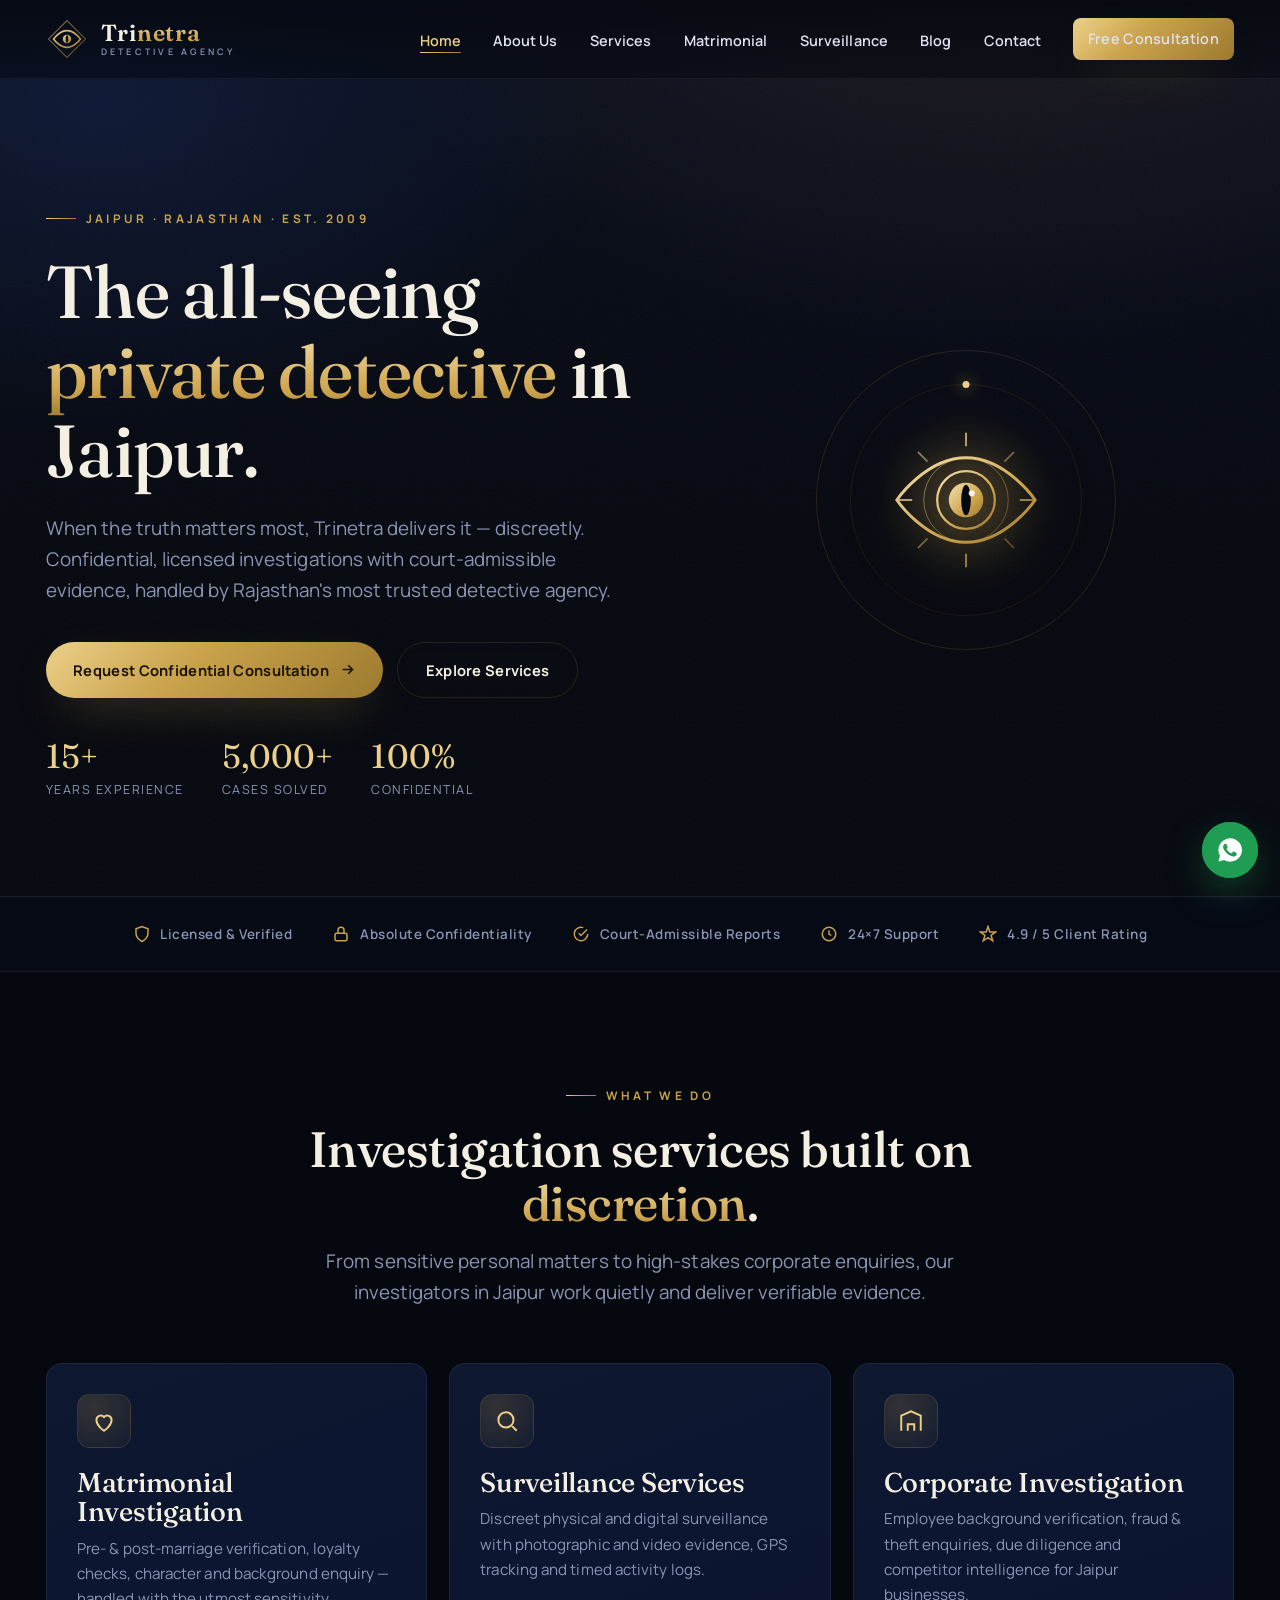
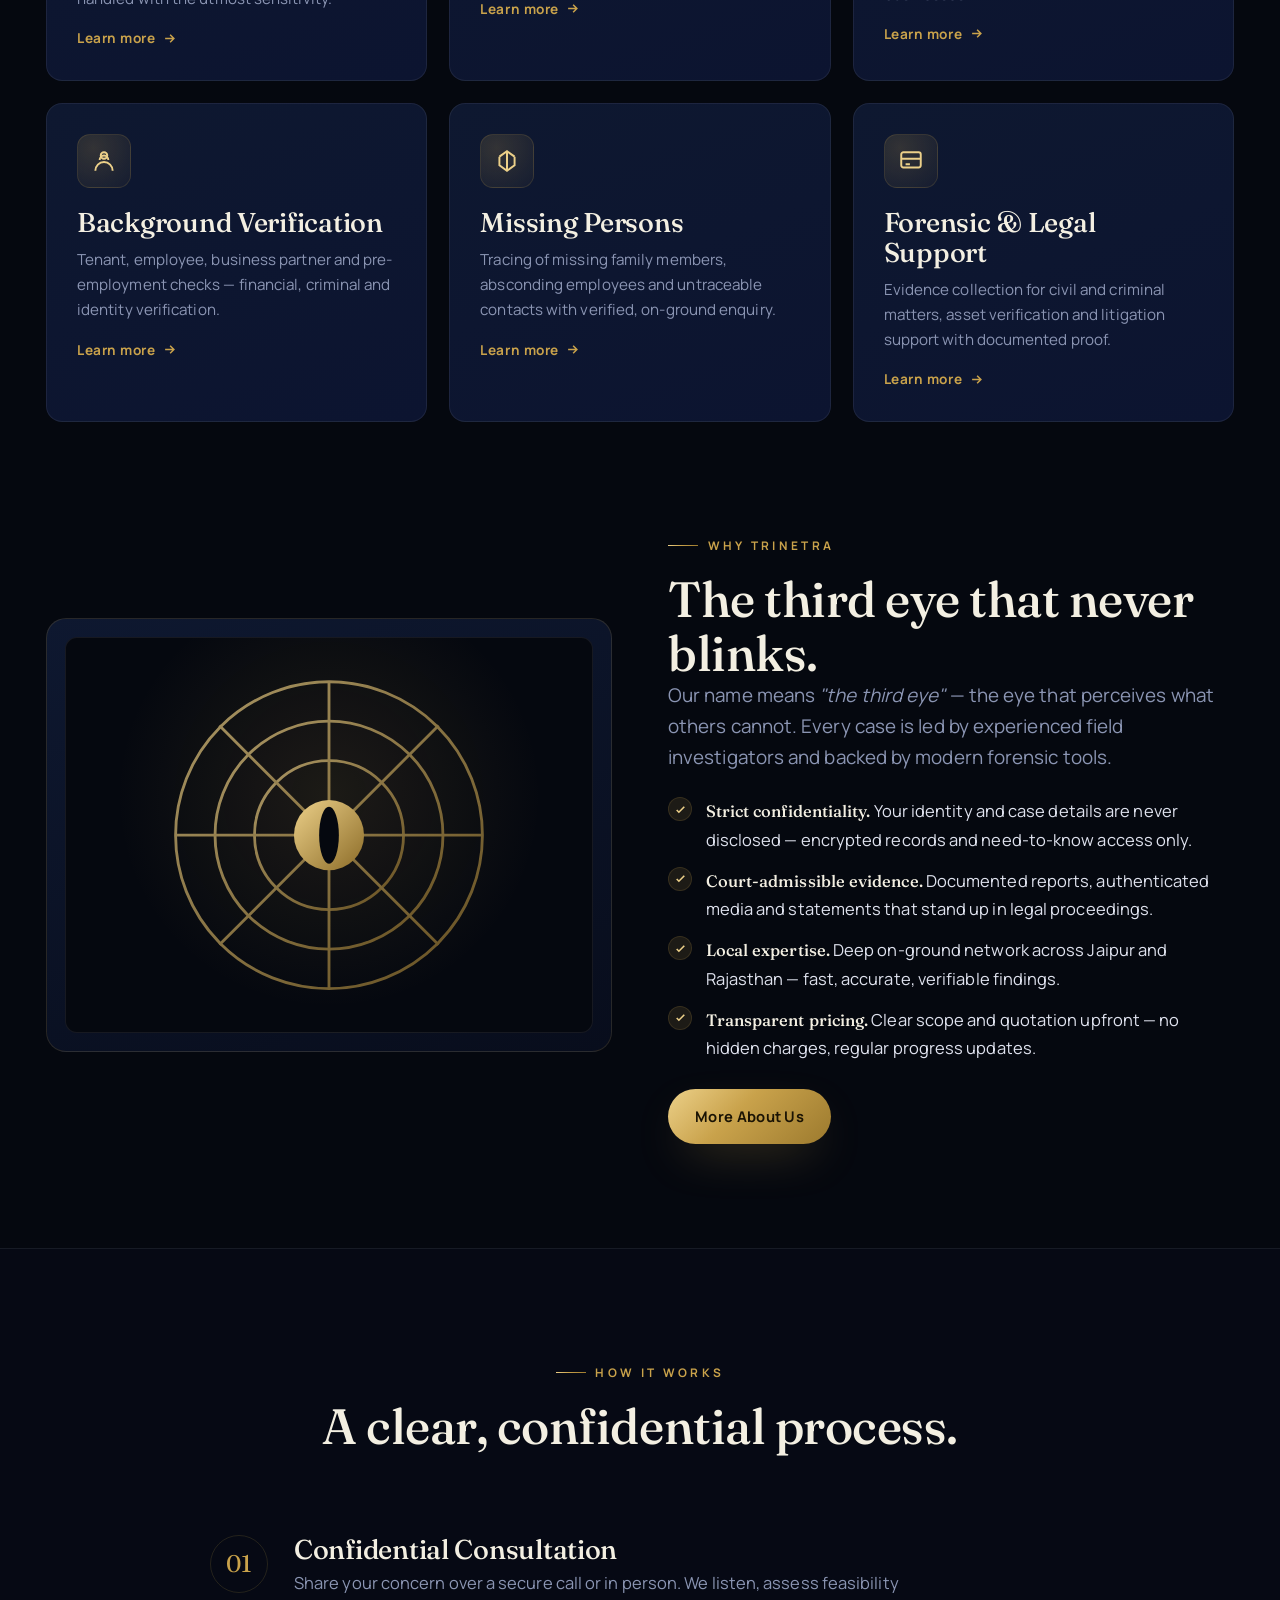
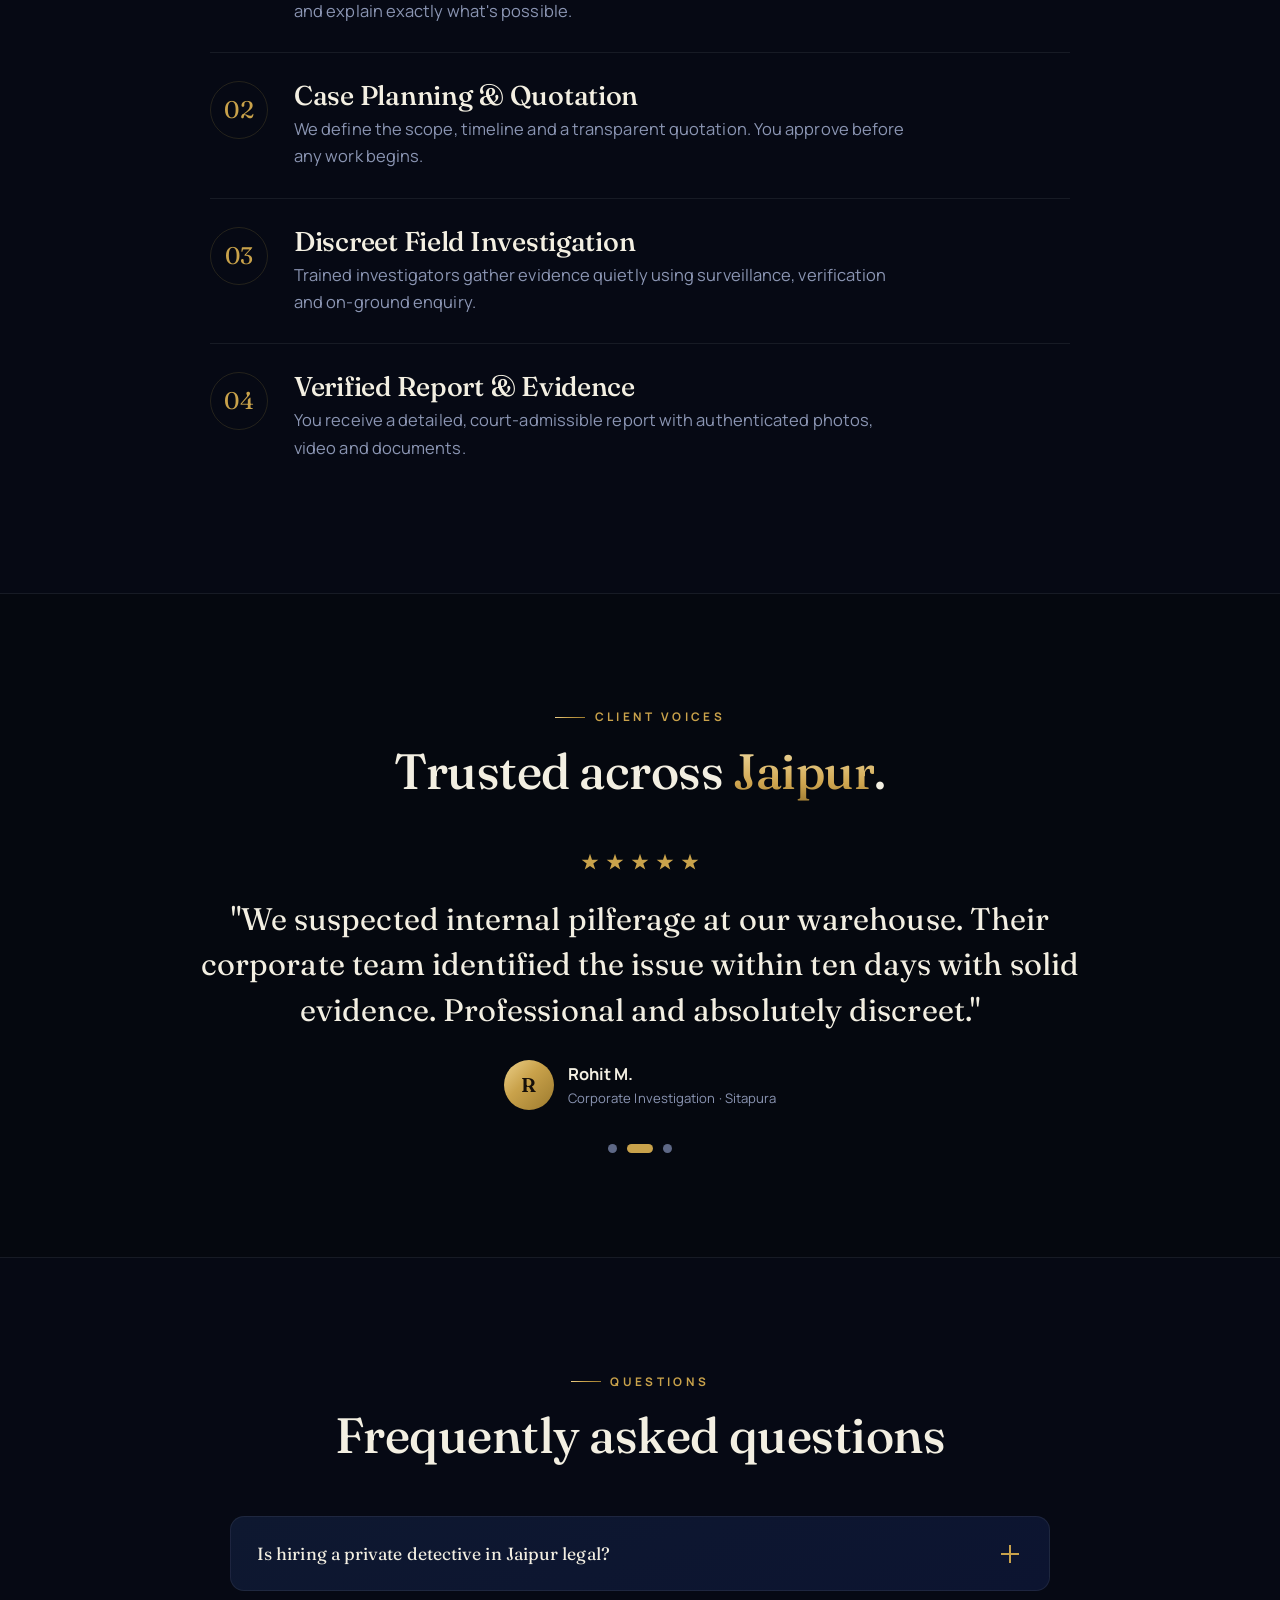
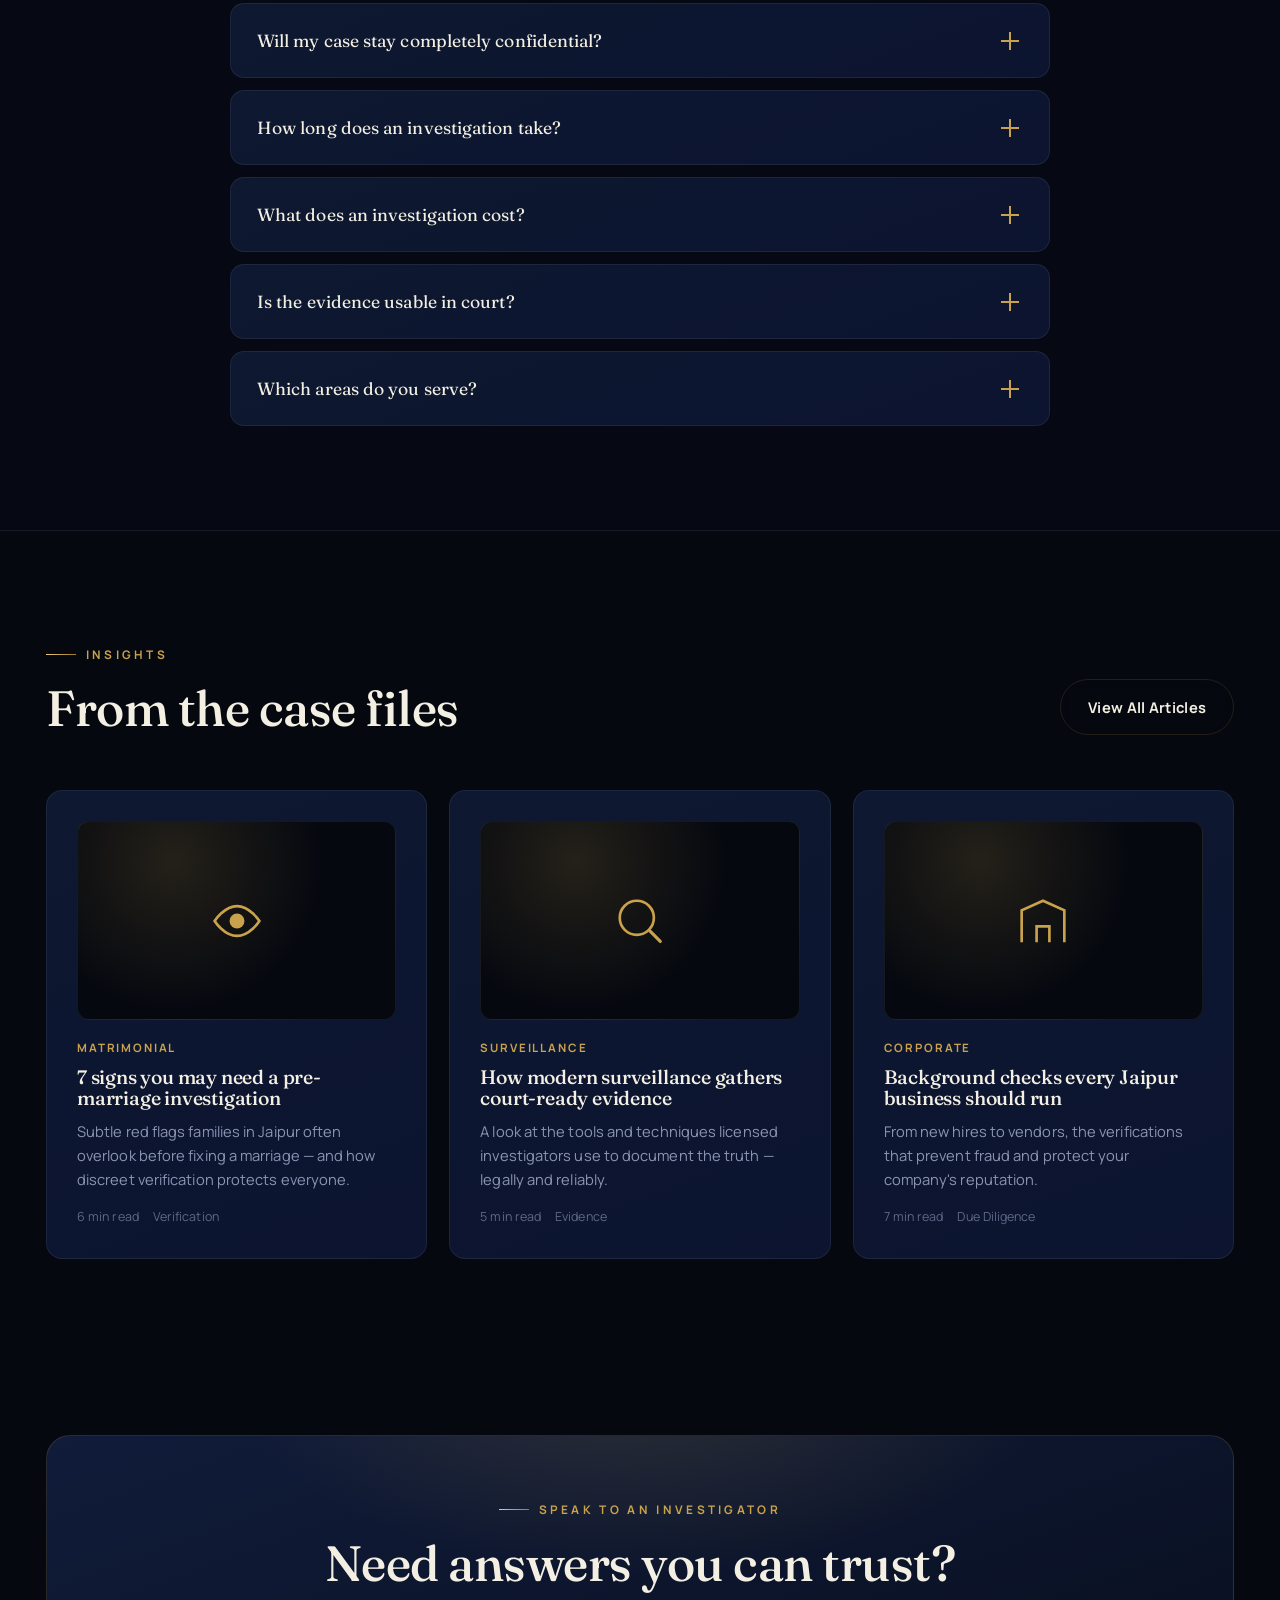
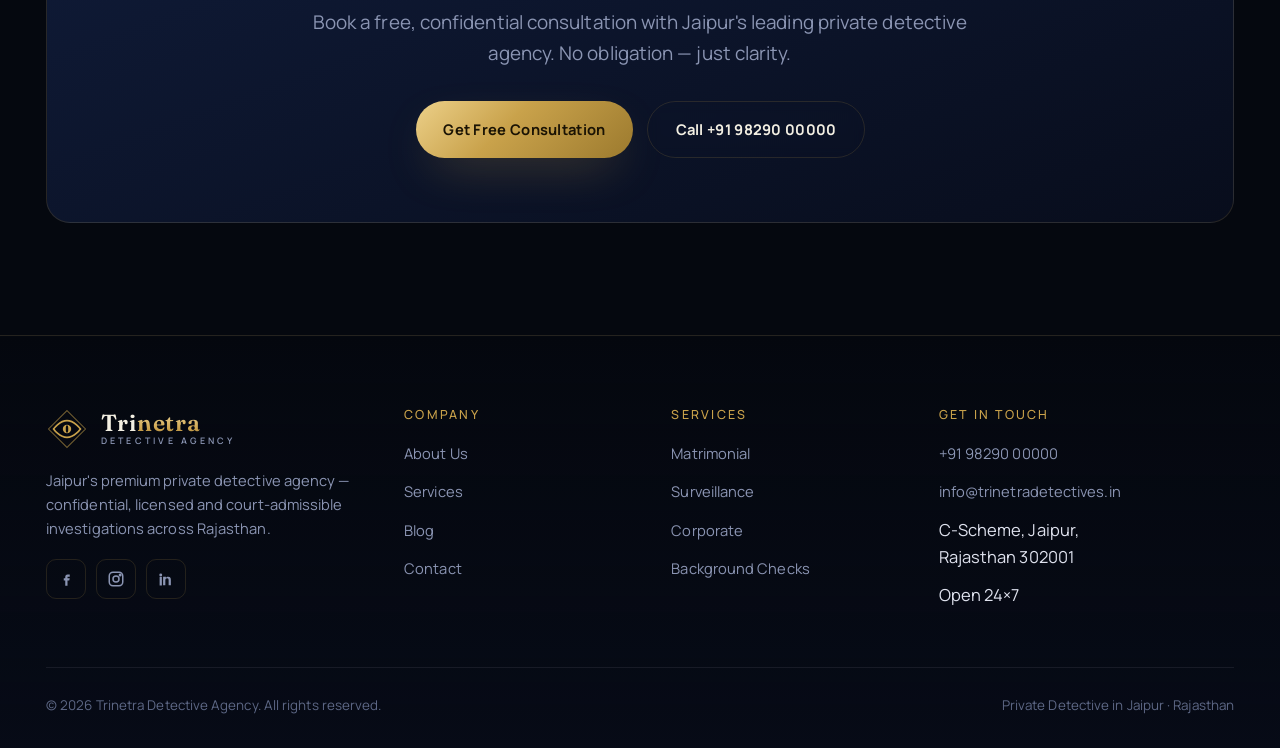
==== index.html @ c9c9f8a5 "trinetra website" ====
<!DOCTYPE html>
<html lang="en">
<head>
<meta charset="UTF-8">
<meta name="viewport" content="width=device-width, initial-scale=1">
<title>Private Detective in Jaipur | Trinetra Detective Agency</title>
<meta name="description" content="Trinetra is a premium private detective agency in Jaipur offering confidential matrimonial investigation, corporate investigation, surveillance and background verification across Rajasthan. Discreet, licensed, court-admissible reports.">
<meta name="keywords" content="Private Detective in Jaipur, Detective Agency Jaipur, Matrimonial Investigation Jaipur, Corporate Investigation Jaipur, Surveillance Services Jaipur">
<meta name="author" content="Trinetra Detective Agency">
<meta name="robots" content="index, follow">
<link rel="canonical" href="https://www.trinetradetectives.in/">
<meta name="theme-color" content="#05080f">

<!-- Open Graph -->
<meta property="og:type" content="website">
<meta property="og:title" content="Private Detective in Jaipur | Trinetra Detective Agency">
<meta property="og:description" content="Confidential, court-admissible investigations across Jaipur & Rajasthan — matrimonial, corporate, surveillance and background checks.">
<meta property="og:url" content="https://www.trinetradetectives.in/">
<meta property="og:site_name" content="Trinetra Detective Agency">
<meta property="og:locale" content="en_IN">
<meta name="twitter:card" content="summary_large_image">
<meta name="twitter:title" content="Private Detective in Jaipur | Trinetra Detective Agency">
<meta name="twitter:description" content="Discreet private investigation in Jaipur — matrimonial, corporate & surveillance.">

<link rel="icon" href="data:image/svg+xml,%3Csvg xmlns='http://www.w3.org/2000/svg' viewBox='0 0 100 100'%3E%3Cpath d='M50 28C30 28 14 50 14 50s16 22 36 22 36-22 36-22S70 28 50 28Z' fill='none' stroke='%23c9a24b' stroke-width='5'/%3E%3Ccircle cx='50' cy='50' r='12' fill='%23c9a24b'/%3E%3C/svg%3E">

<!-- Fonts -->
<link rel="preconnect" href="https://fonts.googleapis.com">
<link rel="preconnect" href="https://fonts.gstatic.com" crossorigin>
<link href="https://fonts.googleapis.com/css2?family=Fraunces:opsz,wght@9..144,400;9..144,500;9..144,600&family=Manrope:wght@400;500;600;700;800&display=swap" rel="stylesheet">
<link rel="stylesheet" href="css/styles.css">

<!-- SEO: LocalBusiness schema -->
<script type="application/ld+json">
{
  "@context":"https://schema.org",
  "@type":"ProfessionalService",
  "name":"Trinetra Detective Agency",
  "image":"https://www.trinetradetectives.in/og.jpg",
  "description":"Premium private detective agency in Jaipur providing matrimonial investigation, corporate investigation, surveillance and background verification across Rajasthan.",
  "@id":"https://www.trinetradetectives.in/",
  "url":"https://www.trinetradetectives.in/",
  "telephone":"+91-98290-00000",
  "priceRange":"₹₹₹",
  "address":{"@type":"PostalAddress","streetAddress":"C-Scheme","addressLocality":"Jaipur","addressRegion":"Rajasthan","postalCode":"302001","addressCountry":"IN"},
  "areaServed":["Jaipur","Rajasthan","India"],
  "geo":{"@type":"GeoCoordinates","latitude":26.9124,"longitude":75.7873},
  "openingHoursSpecification":{"@type":"OpeningHoursSpecification","dayOfWeek":["Monday","Tuesday","Wednesday","Thursday","Friday","Saturday","Sunday"],"opens":"00:00","closes":"23:59"},
  "aggregateRating":{"@type":"AggregateRating","ratingValue":"4.9","reviewCount":"180"}
}
</script>
</head>
<body>

<!-- ============ HEADER ============ -->
<header class="site-header">
  <div class="container">
    <nav class="nav" aria-label="Primary">
      <a class="brand" href="/" aria-label="Trinetra Detective Agency home">
        <svg class="mark" viewBox="0 0 100 100" aria-hidden="true"><defs><linearGradient id="g" x1="0" y1="0" x2="1" y2="1"><stop offset="0" stop-color="#ecd089"/><stop offset="1" stop-color="#9c7a2e"/></linearGradient></defs><path d="M50 6 94 50 50 94 6 50Z" fill="none" stroke="url(#g)" stroke-width="2.5" opacity=".55"/><path d="M50 30C32 30 18 50 18 50s14 20 32 20 32-20 32-20S68 30 50 30Z" fill="none" stroke="url(#g)" stroke-width="4"/><circle cx="50" cy="50" r="10" fill="url(#g)"/><ellipse cx="50" cy="50" rx="3" ry="9" fill="#05080f"/></svg>
        <span class="brand-name">Tri<b>netra</b><span class="brand-sub">Detective Agency</span></span>
      </a>
      <ul class="nav-links">
        <li><a href="/" aria-current="page">Home</a></li>
        <li><a href="/about">About Us</a></li>
        <li><a href="/services">Services</a></li>
        <li><a href="/matrimonial-investigation">Matrimonial</a></li>
        <li><a href="/surveillance-services">Surveillance</a></li>
        <li><a href="/blog">Blog</a></li>
        <li><a href="/contact">Contact</a></li>
        <li class="nav-cta"><a class="btn btn--gold" href="/contact">Free Consultation</a></li>
      </ul>
      <button class="nav-toggle" aria-label="Menu" aria-expanded="false" aria-controls="nav"><span></span><span></span><span></span></button>
    </nav>
  </div>
</header>

<!-- ============ HERO ============ -->
<section class="hero">
  <div class="container">
    <div class="hero-grid">
      <div>
        <span class="eyebrow reveal">Jaipur · Rajasthan · Est. 2009</span>
        <h1 class="reveal d1">The all-seeing <span class="gold-text">private detective</span> in Jaipur.</h1>
        <p class="lead reveal d2">When the truth matters most, Trinetra delivers it — discreetly. Confidential, licensed investigations with court-admissible evidence, handled by Rajasthan's most trusted detective agency.</p>
        <div class="hero-cta reveal d3">
          <a class="btn btn--gold" href="/contact">Request Confidential Consultation
            <svg viewBox="0 0 24 24" fill="none" stroke="currentColor" stroke-width="2.4"><path d="M5 12h14M13 6l6 6-6 6"/></svg></a>
          <a class="btn btn--ghost" href="/services">Explore Services</a>
        </div>
        <div class="hero-stats reveal d4">
          <div class="stat"><div class="num">15+</div><div class="lbl">Years Experience</div></div>
          <div class="stat"><div class="num">5,000+</div><div class="lbl">Cases Solved</div></div>
          <div class="stat"><div class="num">100%</div><div class="lbl">Confidential</div></div>
        </div>
      </div>
      <div class="eye-stage reveal d2" aria-hidden="true">
        <div class="eye-glow"></div>
        <div class="eye-ring"></div>
        <div class="eye-ring r2 spin"></div>
        <svg class="eye-emblem" viewBox="0 0 200 200">
          <defs><linearGradient id="ge" x1="0" y1="0" x2="1" y2="1"><stop offset="0" stop-color="#f4e2ad"/><stop offset=".6" stop-color="#cfa54f"/><stop offset="1" stop-color="#9c7a2e"/></linearGradient></defs>
          <g fill="none" stroke="url(#ge)">
            <path d="M100 56C58 56 28 100 28 100s30 44 72 44 72-44 72-44S142 56 100 56Z" stroke-width="3.2"/>
            <circle cx="100" cy="100" r="30" stroke-width="2.4"/>
            <circle cx="100" cy="100" r="44" stroke-width="1" opacity=".5"/>
          </g>
          <circle cx="100" cy="100" r="18" fill="url(#ge)"/>
          <ellipse cx="100" cy="100" rx="5" ry="16" fill="#05080f"/>
          <circle cx="106" cy="93" r="3.2" fill="#fff" opacity=".85"/>
          <g stroke="url(#ge)" stroke-width="2" opacity=".8">
            <path d="M100 30v14M100 156v14M30 100h14M156 100h14"/>
            <path d="M50 50l10 10M150 50l-10 10M50 150l10-10M150 150l-10-10" opacity=".6"/>
          </g>
        </svg>
      </div>
    </div>
  </div>
</section>

<!-- ============ TRUST STRIP ============ -->
<div class="trust">
  <div class="container">
    <div class="trust-row">
      <div class="ti"><svg viewBox="0 0 24 24" fill="none" stroke="currentColor" stroke-width="2"><path d="M12 2 4 5v6c0 5 3.5 8.5 8 11 4.5-2.5 8-6 8-11V5l-8-3Z"/></svg>Licensed &amp; Verified</div>
      <div class="ti"><svg viewBox="0 0 24 24" fill="none" stroke="currentColor" stroke-width="2"><rect x="4" y="11" width="16" height="10" rx="2"/><path d="M8 11V7a4 4 0 0 1 8 0v4"/></svg>Absolute Confidentiality</div>
      <div class="ti"><svg viewBox="0 0 24 24" fill="none" stroke="currentColor" stroke-width="2"><path d="M9 11l3 3 8-8"/><path d="M21 12a9 9 0 1 1-6-8.5"/></svg>Court-Admissible Reports</div>
      <div class="ti"><svg viewBox="0 0 24 24" fill="none" stroke="currentColor" stroke-width="2"><circle cx="12" cy="12" r="9"/><path d="M12 7v5l3 2"/></svg>24×7 Support</div>
      <div class="ti"><svg viewBox="0 0 24 24" fill="none" stroke="currentColor" stroke-width="2"><path d="M12 2l2.4 7.4H22l-6 4.4 2.3 7.2L12 16.8 5.7 21l2.3-7.2-6-4.4h7.6Z"/></svg>4.9 / 5 Client Rating</div>
    </div>
  </div>
</div>

<!-- ============ SERVICES ============ -->
<section class="section">
  <div class="container">
    <div class="section-head center reveal">
      <span class="eyebrow">What We Do</span>
      <h2>Investigation services built on <span class="gold-text">discretion</span>.</h2>
      <p class="lead" style="margin:1rem auto 0">From sensitive personal matters to high-stakes corporate enquiries, our investigators in Jaipur work quietly and deliver verifiable evidence.</p>
    </div>
    <div class="grid grid-3">
      <article class="card reveal"><div class="ic"><svg viewBox="0 0 24 24" fill="none" stroke="currentColor" stroke-width="1.8"><path d="M12 21s-7-4.5-7-10a4 4 0 0 1 7-2.6A4 4 0 0 1 19 11c0 5.5-7 10-7 10Z"/></svg></div><h3>Matrimonial Investigation</h3><p>Pre- &amp; post-marriage verification, loyalty checks, character and background enquiry — handled with the utmost sensitivity.</p><a class="more" href="/matrimonial-investigation">Learn more <svg viewBox="0 0 24 24" fill="none" stroke="currentColor" stroke-width="2.4"><path d="M5 12h14M13 6l6 6-6 6"/></svg></a></article>
      <article class="card reveal d1"><div class="ic"><svg viewBox="0 0 24 24" fill="none" stroke="currentColor" stroke-width="1.8"><circle cx="11" cy="11" r="7"/><path d="M21 21l-4.3-4.3"/></svg></div><h3>Surveillance Services</h3><p>Discreet physical and digital surveillance with photographic and video evidence, GPS tracking and timed activity logs.</p><a class="more" href="/surveillance-services">Learn more <svg viewBox="0 0 24 24" fill="none" stroke="currentColor" stroke-width="2.4"><path d="M5 12h14M13 6l6 6-6 6"/></svg></a></article>
      <article class="card reveal d2"><div class="ic"><svg viewBox="0 0 24 24" fill="none" stroke="currentColor" stroke-width="1.8"><path d="M3 21V7l9-4 9 4v14"/><path d="M9 21v-6h6v6"/></svg></div><h3>Corporate Investigation</h3><p>Employee background verification, fraud &amp; theft enquiries, due diligence and competitor intelligence for Jaipur businesses.</p><a class="more" href="/services">Learn more <svg viewBox="0 0 24 24" fill="none" stroke="currentColor" stroke-width="2.4"><path d="M5 12h14M13 6l6 6-6 6"/></svg></a></article>
      <article class="card reveal"><div class="ic"><svg viewBox="0 0 24 24" fill="none" stroke="currentColor" stroke-width="1.8"><path d="M16 11a4 4 0 1 0-8 0"/><circle cx="12" cy="7" r="3"/><path d="M4 21a8 8 0 0 1 16 0"/></svg></div><h3>Background Verification</h3><p>Tenant, employee, business partner and pre-employment checks — financial, criminal and identity verification.</p><a class="more" href="/services">Learn more <svg viewBox="0 0 24 24" fill="none" stroke="currentColor" stroke-width="2.4"><path d="M5 12h14M13 6l6 6-6 6"/></svg></a></article>
      <article class="card reveal d1"><div class="ic"><svg viewBox="0 0 24 24" fill="none" stroke="currentColor" stroke-width="1.8"><path d="M12 3v18M5 8l7-5 7 5M5 8v8l7 5 7-5V8"/></svg></div><h3>Missing Persons</h3><p>Tracing of missing family members, absconding employees and untraceable contacts with verified, on-ground enquiry.</p><a class="more" href="/services">Learn more <svg viewBox="0 0 24 24" fill="none" stroke="currentColor" stroke-width="2.4"><path d="M5 12h14M13 6l6 6-6 6"/></svg></a></article>
      <article class="card reveal d2"><div class="ic"><svg viewBox="0 0 24 24" fill="none" stroke="currentColor" stroke-width="1.8"><rect x="3" y="4" width="18" height="14" rx="2"/><path d="M3 10h18M7 15h4"/></svg></div><h3>Forensic &amp; Legal Support</h3><p>Evidence collection for civil and criminal matters, asset verification and litigation support with documented proof.</p><a class="more" href="/services">Learn more <svg viewBox="0 0 24 24" fill="none" stroke="currentColor" stroke-width="2.4"><path d="M5 12h14M13 6l6 6-6 6"/></svg></a></article>
    </div>
  </div>
</section>

<!-- ============ WHY US (split) ============ -->
<section class="section" style="padding-top:0">
  <div class="container">
    <div class="split">
      <div class="split-media reveal">
        <div class="media-frame">
          <div class="jali">
            <svg viewBox="0 0 240 200" width="100%" aria-hidden="true">
              <defs><linearGradient id="gj" x1="0" y1="0" x2="1" y2="1"><stop offset="0" stop-color="#ecd089"/><stop offset="1" stop-color="#8c6c28"/></linearGradient></defs>
              <g fill="none" stroke="url(#gj)" stroke-width="1.3" opacity=".7">
                <circle cx="120" cy="100" r="70"/><circle cx="120" cy="100" r="52"/><circle cx="120" cy="100" r="34"/>
                <path d="M120 30v140M50 100h140M70 50l100 100M170 50L70 150"/>
              </g>
              <circle cx="120" cy="100" r="16" fill="url(#gj)"/><ellipse cx="120" cy="100" rx="4.5" ry="13" fill="#05080f"/>
            </svg>
          </div>
        </div>
      </div>
      <div class="reveal d1">
        <span class="eyebrow">Why Trinetra</span>
        <h2>The third eye that never blinks.</h2>
        <p class="lead" style="margin-bottom:1rem">Our name means <em>"the third eye"</em> — the eye that perceives what others cannot. Every case is led by experienced field investigators and backed by modern forensic tools.</p>
        <ul class="feature-list">
          <li><span class="tick"><svg viewBox="0 0 24 24" fill="none" stroke="currentColor" stroke-width="3"><path d="M5 13l4 4L19 7"/></svg></span><span><b>Strict confidentiality.</b> Your identity and case details are never disclosed — encrypted records and need-to-know access only.</span></li>
          <li><span class="tick"><svg viewBox="0 0 24 24" fill="none" stroke="currentColor" stroke-width="3"><path d="M5 13l4 4L19 7"/></svg></span><span><b>Court-admissible evidence.</b> Documented reports, authenticated media and statements that stand up in legal proceedings.</span></li>
          <li><span class="tick"><svg viewBox="0 0 24 24" fill="none" stroke="currentColor" stroke-width="3"><path d="M5 13l4 4L19 7"/></svg></span><span><b>Local expertise.</b> Deep on-ground network across Jaipur and Rajasthan — fast, accurate, verifiable findings.</span></li>
          <li><span class="tick"><svg viewBox="0 0 24 24" fill="none" stroke="currentColor" stroke-width="3"><path d="M5 13l4 4L19 7"/></svg></span><span><b>Transparent pricing.</b> Clear scope and quotation upfront — no hidden charges, regular progress updates.</span></li>
        </ul>
        <div style="margin-top:28px"><a class="btn btn--gold" href="/about">More About Us</a></div>
      </div>
    </div>
  </div>
</section>

<!-- ============ PROCESS ============ -->
<section class="section" style="background:rgba(8,13,28,.4);border-block:1px solid var(--line-soft)">
  <div class="container">
    <div class="section-head center reveal">
      <span class="eyebrow">How It Works</span>
      <h2>A clear, confidential process.</h2>
    </div>
    <div class="steps" style="max-width:860px;margin-inline:auto">
      <div class="step reveal"><div class="sn"></div><div><h3>Confidential Consultation</h3><p>Share your concern over a secure call or in person. We listen, assess feasibility and explain exactly what's possible.</p></div></div>
      <div class="step reveal d1"><div class="sn"></div><div><h3>Case Planning &amp; Quotation</h3><p>We define the scope, timeline and a transparent quotation. You approve before any work begins.</p></div></div>
      <div class="step reveal d2"><div class="sn"></div><div><h3>Discreet Field Investigation</h3><p>Trained investigators gather evidence quietly using surveillance, verification and on-ground enquiry.</p></div></div>
      <div class="step reveal d3"><div class="sn"></div><div><h3>Verified Report &amp; Evidence</h3><p>You receive a detailed, court-admissible report with authenticated photos, video and documents.</p></div></div>
    </div>
  </div>
</section>

<!-- ============ TESTIMONIALS ============ -->
<section class="section">
  <div class="container">
    <div class="section-head center reveal">
      <span class="eyebrow">Client Voices</span>
      <h2>Trusted across <span class="gold-text">Jaipur</span>.</h2>
    </div>
    <div class="tcarousel reveal d1">
      <div class="tslide active">
        <div class="tstars" aria-label="5 out of 5 stars"><svg viewBox="0 0 24 24" fill="currentColor"><path d="M12 2l2.4 7.4H22l-6 4.4 2.3 7.2L12 16.8 5.7 21l2.3-7.2-6-4.4h7.6Z"/></svg><svg viewBox="0 0 24 24" fill="currentColor"><path d="M12 2l2.4 7.4H22l-6 4.4 2.3 7.2L12 16.8 5.7 21l2.3-7.2-6-4.4h7.6Z"/></svg><svg viewBox="0 0 24 24" fill="currentColor"><path d="M12 2l2.4 7.4H22l-6 4.4 2.3 7.2L12 16.8 5.7 21l2.3-7.2-6-4.4h7.6Z"/></svg><svg viewBox="0 0 24 24" fill="currentColor"><path d="M12 2l2.4 7.4H22l-6 4.4 2.3 7.2L12 16.8 5.7 21l2.3-7.2-6-4.4h7.6Z"/></svg><svg viewBox="0 0 24 24" fill="currentColor"><path d="M12 2l2.4 7.4H22l-6 4.4 2.3 7.2L12 16.8 5.7 21l2.3-7.2-6-4.4h7.6Z"/></svg></div>
        <p class="tquote">"Before my daughter's marriage we needed quiet verification of the groom's family. Trinetra handled everything with such care — the report was detailed and completely confidential."</p>
        <div class="tmeta"><div class="tavatar">A</div><div><div class="n">Anjali S.</div><div class="r">Matrimonial Enquiry · Malviya Nagar</div></div></div>
      </div>
      <div class="tslide">
        <div class="tstars" aria-label="5 out of 5 stars"><svg viewBox="0 0 24 24" fill="currentColor"><path d="M12 2l2.4 7.4H22l-6 4.4 2.3 7.2L12 16.8 5.7 21l2.3-7.2-6-4.4h7.6Z"/></svg><svg viewBox="0 0 24 24" fill="currentColor"><path d="M12 2l2.4 7.4H22l-6 4.4 2.3 7.2L12 16.8 5.7 21l2.3-7.2-6-4.4h7.6Z"/></svg><svg viewBox="0 0 24 24" fill="currentColor"><path d="M12 2l2.4 7.4H22l-6 4.4 2.3 7.2L12 16.8 5.7 21l2.3-7.2-6-4.4h7.6Z"/></svg><svg viewBox="0 0 24 24" fill="currentColor"><path d="M12 2l2.4 7.4H22l-6 4.4 2.3 7.2L12 16.8 5.7 21l2.3-7.2-6-4.4h7.6Z"/></svg><svg viewBox="0 0 24 24" fill="currentColor"><path d="M12 2l2.4 7.4H22l-6 4.4 2.3 7.2L12 16.8 5.7 21l2.3-7.2-6-4.4h7.6Z"/></svg></div>
        <p class="tquote">"We suspected internal pilferage at our warehouse. Their corporate team identified the issue within ten days with solid evidence. Professional and absolutely discreet."</p>
        <div class="tmeta"><div class="tavatar">R</div><div><div class="n">Rohit M.</div><div class="r">Corporate Investigation · Sitapura</div></div></div>
      </div>
      <div class="tslide">
        <div class="tstars" aria-label="5 out of 5 stars"><svg viewBox="0 0 24 24" fill="currentColor"><path d="M12 2l2.4 7.4H22l-6 4.4 2.3 7.2L12 16.8 5.7 21l2.3-7.2-6-4.4h7.6Z"/></svg><svg viewBox="0 0 24 24" fill="currentColor"><path d="M12 2l2.4 7.4H22l-6 4.4 2.3 7.2L12 16.8 5.7 21l2.3-7.2-6-4.4h7.6Z"/></svg><svg viewBox="0 0 24 24" fill="currentColor"><path d="M12 2l2.4 7.4H22l-6 4.4 2.3 7.2L12 16.8 5.7 21l2.3-7.2-6-4.4h7.6Z"/></svg><svg viewBox="0 0 24 24" fill="currentColor"><path d="M12 2l2.4 7.4H22l-6 4.4 2.3 7.2L12 16.8 5.7 21l2.3-7.2-6-4.4h7.6Z"/></svg><svg viewBox="0 0 24 24" fill="currentColor"><path d="M12 2l2.4 7.4H22l-6 4.4 2.3 7.2L12 16.8 5.7 21l2.3-7.2-6-4.4h7.6Z"/></svg></div>
        <p class="tquote">"The surveillance team was meticulous. Clear timestamped footage and a report I could actually use in court. Worth every rupee for the peace of mind."</p>
        <div class="tmeta"><div class="tavatar">P</div><div><div class="n">Priya K.</div><div class="r">Surveillance · Vaishali Nagar</div></div></div>
      </div>
      <div class="tdots" role="tablist" aria-label="Testimonials"></div>
    </div>
  </div>
</section>

<!-- ============ FAQ ============ -->
<section class="section" style="background:rgba(8,13,28,.4);border-block:1px solid var(--line-soft)">
  <div class="container">
    <div class="section-head center reveal">
      <span class="eyebrow">Questions</span>
      <h2>Frequently asked questions</h2>
    </div>
    <div class="faq reveal d1">
      <details class="faq-item"><summary>Is hiring a private detective in Jaipur legal?<span class="pl"></span></summary><div class="ans">Yes. Engaging a private investigator for legitimate purposes — matrimonial verification, background checks, fraud enquiry — is legal in India. We operate strictly within the law and never use illegal methods such as phone tapping.</div></details>
      <details class="faq-item"><summary>Will my case stay completely confidential?<span class="pl"></span></summary><div class="ans">Absolutely. Confidentiality is the foundation of our work. Your identity and case details are protected by a signed non-disclosure agreement, encrypted records and strict need-to-know access within our team.</div></details>
      <details class="faq-item"><summary>How long does an investigation take?<span class="pl"></span></summary><div class="ans">It depends on complexity. A background verification may take 3–5 days, while surveillance or matrimonial cases typically run 1–3 weeks. We share a realistic timeline before starting and keep you updated throughout.</div></details>
      <details class="faq-item"><summary>What does an investigation cost?<span class="pl"></span></summary><div class="ans">Pricing is based on the type of case, duration and resources required. After a free consultation we provide a clear, written quotation with no hidden charges. You approve the scope before we begin.</div></details>
      <details class="faq-item"><summary>Is the evidence usable in court?<span class="pl"></span></summary><div class="ans">Yes. We collect and document evidence — photographs, video, statements and records — in a manner designed to be admissible, and we provide legal support and testimony where required.</div></details>
      <details class="faq-item"><summary>Which areas do you serve?<span class="pl"></span></summary><div class="ans">We are based in Jaipur and cover the entire city and Rajasthan, with the ability to coordinate investigations pan-India through our trusted partner network.</div></details>
    </div>
  </div>
</section>

<!-- ============ BLOG ============ -->
<section class="section">
  <div class="container">
    <div class="section-head reveal" style="display:flex;justify-content:space-between;align-items:flex-end;max-width:none;flex-wrap:wrap;gap:18px">
      <div><span class="eyebrow">Insights</span><h2>From the case files</h2></div>
      <a class="btn btn--ghost" href="/blog">View All Articles</a>
    </div>
    <div class="grid grid-3">
      <a class="card bcard reveal" href="/blog"><div class="thumb"><svg viewBox="0 0 60 60" width="64" aria-hidden="true"><path d="M30 16C18 16 9 30 9 30s9 14 21 14 21-14 21-14S42 16 30 16Z" fill="none" stroke="#c9a24b" stroke-width="2.5"/><circle cx="30" cy="30" r="7" fill="#c9a24b"/></svg></div><span class="tag">Matrimonial</span><h3>7 signs you may need a pre-marriage investigation</h3><p>Subtle red flags families in Jaipur often overlook before fixing a marriage — and how discreet verification protects everyone.</p><div class="meta"><span>6 min read</span><span>Verification</span></div></a>
      <a class="card bcard reveal d1" href="/blog"><div class="thumb"><svg viewBox="0 0 60 60" width="64" aria-hidden="true"><circle cx="27" cy="27" r="16" fill="none" stroke="#c9a24b" stroke-width="2.5"/><path d="M39 39l10 10" stroke="#c9a24b" stroke-width="3" stroke-linecap="round"/></svg></div><span class="tag">Surveillance</span><h3>How modern surveillance gathers court-ready evidence</h3><p>A look at the tools and techniques licensed investigators use to document the truth — legally and reliably.</p><div class="meta"><span>5 min read</span><span>Evidence</span></div></a>
      <a class="card bcard reveal d2" href="/blog"><div class="thumb"><svg viewBox="0 0 60 60" width="64" aria-hidden="true"><path d="M10 50V20l20-9 20 9v30" fill="none" stroke="#c9a24b" stroke-width="2.5"/><path d="M24 50V35h12v15" fill="none" stroke="#c9a24b" stroke-width="2.5"/></svg></div><span class="tag">Corporate</span><h3>Background checks every Jaipur business should run</h3><p>From new hires to vendors, the verifications that prevent fraud and protect your company's reputation.</p><div class="meta"><span>7 min read</span><span>Due Diligence</span></div></a>
    </div>
  </div>
</section>

<!-- ============ CTA ============ -->
<section class="section--tight">
  <div class="container">
    <div class="cta-band reveal">
      <span class="eyebrow center" style="justify-content:center;display:flex">Speak To An Investigator</span>
      <h2>Need answers you can trust?</h2>
      <p class="lead">Book a free, confidential consultation with Jaipur's leading private detective agency. No obligation — just clarity.</p>
      <div class="cta-actions">
        <a class="btn btn--gold" href="/contact">Get Free Consultation</a>
        <a class="btn btn--ghost" href="tel:+919829000000">Call +91 98290 00000</a>
      </div>
    </div>
  </div>
</section>

<!-- ============ FOOTER ============ -->
<footer class="site-footer">
  <div class="container">
    <div class="foot-grid">
      <div class="foot-about">
        <a class="brand" href="/"><svg class="mark" viewBox="0 0 100 100" aria-hidden="true"><path d="M50 6 94 50 50 94 6 50Z" fill="none" stroke="#c9a24b" stroke-width="2.5" opacity=".55"/><path d="M50 30C32 30 18 50 18 50s14 20 32 20 32-20 32-20S68 30 50 30Z" fill="none" stroke="#c9a24b" stroke-width="4"/><circle cx="50" cy="50" r="10" fill="#c9a24b"/><ellipse cx="50" cy="50" rx="3" ry="9" fill="#05080f"/></svg><span class="brand-name">Tri<b>netra</b><span class="brand-sub">Detective Agency</span></span></a>
        <p>Jaipur's premium private detective agency — confidential, licensed and court-admissible investigations across Rajasthan.</p>
        <div class="socials">
          <a href="#" aria-label="Facebook"><svg viewBox="0 0 24 24" fill="currentColor"><path d="M14 9h3V6h-3c-2 0-3 1.3-3 3.2V11H9v3h2v7h3v-7h2.3l.7-3H14V9.6c0-.4.3-.6.6-.6Z"/></svg></a>
          <a href="#" aria-label="Instagram"><svg viewBox="0 0 24 24" fill="none" stroke="currentColor" stroke-width="2"><rect x="3" y="3" width="18" height="18" rx="5"/><circle cx="12" cy="12" r="4"/><circle cx="17.5" cy="6.5" r="1" fill="currentColor"/></svg></a>
          <a href="#" aria-label="LinkedIn"><svg viewBox="0 0 24 24" fill="currentColor"><path d="M6.94 6.5a1.94 1.94 0 1 1-3.88 0 1.94 1.94 0 0 1 3.88 0ZM3.5 8.9h3v11.6h-3V8.9Zm5.5 0h2.9v1.6h.05c.4-.76 1.4-1.56 2.9-1.56 3.1 0 3.65 2 3.65 4.65v6.9h-3v-6.1c0-1.46-.03-3.34-2.03-3.34-2.04 0-2.35 1.6-2.35 3.24v6.2h-3V8.9Z"/></svg></a>
        </div>
      </div>
      <div class="foot"><h4>Company</h4><ul><li><a href="/about">About Us</a></li><li><a href="/services">Services</a></li><li><a href="/blog">Blog</a></li><li><a href="/contact">Contact</a></li></ul></div>
      <div class="foot"><h4>Services</h4><ul><li><a href="/matrimonial-investigation">Matrimonial</a></li><li><a href="/surveillance-services">Surveillance</a></li><li><a href="/services">Corporate</a></li><li><a href="/services">Background Checks</a></li></ul></div>
      <div class="foot"><h4>Get In Touch</h4><ul><li><a href="tel:+919829000000">+91 98290 00000</a></li><li><a href="mailto:info@trinetradetectives.in">info@trinetradetectives.in</a></li><li>C-Scheme, Jaipur,<br>Rajasthan 302001</li><li>Open 24×7</li></ul></div>
    </div>
    <div class="foot-bottom">
      <div>© <span id="year">2026</span> Trinetra Detective Agency. All rights reserved.</div>
      <div>Private Detective in Jaipur · Rajasthan</div>
    </div>
  </div>
</footer>

<!-- WhatsApp float -->
<a class="wa-float" href="https://wa.me/919829000000?text=Hi%20Trinetra%2C%20I%27d%20like%20a%20confidential%20consultation." target="_blank" rel="noopener" aria-label="Chat on WhatsApp">
  <span class="pulse"></span>
  <svg viewBox="0 0 24 24" fill="currentColor"><path d="M12 2a10 10 0 0 0-8.6 15l-1.3 4.8 4.9-1.3A10 10 0 1 0 12 2Zm5.6 14.2c-.24.66-1.4 1.27-1.92 1.32-.5.05-1.13.07-1.82-.11-.42-.13-.96-.31-1.65-.6-2.9-1.25-4.78-4.16-4.93-4.36-.14-.2-1.18-1.57-1.18-3s.75-2.12 1.02-2.41c.26-.29.57-.36.76-.36h.55c.18 0 .42-.07.65.5.24.58.81 2 .88 2.15.07.14.12.31.02.5-.1.2-.15.31-.29.48-.14.17-.3.38-.43.5-.14.15-.29.3-.12.59.16.29.73 1.2 1.56 1.95 1.07.95 1.97 1.25 2.26 1.39.29.14.46.12.63-.07.17-.2.73-.85.92-1.14.2-.29.39-.24.66-.14.26.1 1.68.79 1.96.94.29.14.48.21.55.33.07.12.07.71-.17 1.37Z"/></svg>
  <span class="txt">Chat with us</span>
</a>

<script src="js/main.js"></script>
</body>
</html>
---- css/styles.css ----
/* =========================================================
   TRINETRA — Premium Detective Agency, Jaipur
   Theme: Midnight Navy + Antique Gold · "The Third Eye"
   ========================================================= */

:root{
  /* Palette */
  --ink:#05080f;
  --navy:#080d1c;
  --navy-2:#0c1430;
  --panel:#0e1830;
  --panel-2:#101c3a;
  --gold:#c9a24b;
  --gold-bright:#ecd089;
  --gold-deep:#8c6c28;
  --cream:#f3efe2;
  --text:#dfe2ee;
  --muted:#8b95b3;
  --muted-2:#5e6886;
  --line:rgba(201,162,75,.16);
  --line-soft:rgba(223,226,238,.08);

  --grad-gold:linear-gradient(135deg,#ecd089 0%,#c9a24b 42%,#9c7a2e 100%);
  --grad-gold-text:linear-gradient(180deg,#f4e2ad 0%,#cfa54f 70%,#a17e34 100%);
  --shadow:0 30px 80px -30px rgba(0,0,0,.8);
  --shadow-gold:0 18px 50px -18px rgba(201,162,75,.45);

  --font-display:"Fraunces",Georgia,serif;
  --font-body:"Manrope",system-ui,sans-serif;

  --maxw:1240px;
  --rad:16px;
  --ease:cubic-bezier(.22,.61,.36,1);
}

/* ---------- Reset ---------- */
*,*::before,*::after{box-sizing:border-box;margin:0;padding:0}
html{scroll-behavior:smooth;-webkit-text-size-adjust:100%}
body{
  font-family:var(--font-body);
  background:var(--ink);
  color:var(--text);
  line-height:1.65;
  font-size:16.5px;
  letter-spacing:.005em;
  overflow-x:hidden;
  -webkit-font-smoothing:antialiased;
}
img{max-width:100%;display:block}
a{color:inherit;text-decoration:none}
ul{list-style:none}
button{font-family:inherit;cursor:pointer;border:0;background:none}
:focus-visible{outline:2px solid var(--gold);outline-offset:3px;border-radius:4px}

/* ---------- Atmospheric background ---------- */
body::before{
  content:"";position:fixed;inset:0;z-index:-2;
  background:
    radial-gradient(1100px 700px at 78% -8%,rgba(201,162,75,.10),transparent 60%),
    radial-gradient(900px 600px at 8% 12%,rgba(28,52,120,.28),transparent 55%),
    linear-gradient(180deg,var(--navy) 0%,var(--ink) 60%,var(--ink) 100%);
}
/* fine grain */
body::after{
  content:"";position:fixed;inset:0;z-index:-1;pointer-events:none;opacity:.05;
  background-image:url("data:image/svg+xml,%3Csvg xmlns='http://www.w3.org/2000/svg' width='160' height='160'%3E%3Cfilter id='n'%3E%3CfeTurbulence type='fractalNoise' baseFrequency='.9' numOctaves='2'/%3E%3C/filter%3E%3Crect width='100%25' height='100%25' filter='url(%23n)'/%3E%3C/svg%3E");
}

/* ---------- Layout ---------- */
.container{width:100%;max-width:var(--maxw);margin:0 auto;padding:0 26px}
section{position:relative}
.section{padding:104px 0}
.section--tight{padding:72px 0}

.eyebrow{
  display:inline-flex;align-items:center;gap:.6rem;
  font-family:var(--font-body);font-size:.74rem;font-weight:700;
  letter-spacing:.28em;text-transform:uppercase;color:var(--gold);
  margin-bottom:1.1rem;
}
.eyebrow::before{content:"";width:30px;height:1px;background:var(--grad-gold)}

h1,h2,h3,h4{font-family:var(--font-display);font-weight:500;line-height:1.08;color:var(--cream);letter-spacing:-.01em}
h1{font-size:clamp(2.6rem,6vw,4.6rem)}
h2{font-size:clamp(2rem,4vw,3.1rem)}
h3{font-size:clamp(1.3rem,2.2vw,1.7rem)}
.lead{font-size:clamp(1.02rem,1.6vw,1.18rem);color:var(--muted);max-width:60ch}
.gold-text{background:var(--grad-gold-text);-webkit-background-clip:text;background-clip:text;color:transparent}
.section-head{max-width:720px;margin-bottom:54px}
.section-head.center{margin-inline:auto;text-align:center}
.section-head.center .eyebrow{justify-content:center}

/* ---------- Buttons ---------- */
.btn{
  display:inline-flex;align-items:center;gap:.65rem;
  padding:.95rem 1.7rem;border-radius:999px;font-weight:700;font-size:.92rem;
  letter-spacing:.02em;transition:transform .35s var(--ease),box-shadow .35s var(--ease),background .3s;
  position:relative;white-space:nowrap;
}
.btn svg{width:17px;height:17px}
.btn--gold{background:var(--grad-gold);color:#1a1304;box-shadow:var(--shadow-gold)}
.btn--gold:hover{transform:translateY(-3px);box-shadow:0 24px 60px -16px rgba(201,162,75,.6)}
.btn--ghost{border:1px solid var(--line);color:var(--cream);backdrop-filter:blur(6px)}
.btn--ghost:hover{border-color:var(--gold);color:var(--gold-bright);transform:translateY(-3px)}

/* ---------- Header ---------- */
.site-header{
  position:sticky;top:0;z-index:60;
  backdrop-filter:blur(14px);
  background:linear-gradient(180deg,rgba(5,8,15,.86),rgba(5,8,15,.5));
  border-bottom:1px solid var(--line-soft);
  transition:background .3s,border-color .3s;
}
.site-header.scrolled{background:rgba(5,8,15,.95);border-color:var(--line)}
.nav{display:flex;align-items:center;justify-content:space-between;height:78px}
.brand{display:flex;align-items:center;gap:.8rem}
.brand .mark{width:42px;height:42px;flex:none}
.brand-name{font-family:var(--font-display);font-size:1.45rem;font-weight:600;color:var(--cream);letter-spacing:.04em;line-height:1}
.brand-name b{background:var(--grad-gold-text);-webkit-background-clip:text;background-clip:text;color:transparent;font-weight:600}
.brand-sub{display:block;font-family:var(--font-body);font-size:.56rem;letter-spacing:.36em;text-transform:uppercase;color:var(--muted);margin-top:3px}

.nav-links{display:flex;align-items:center;gap:2px}
.nav-links a{
  position:relative;padding:.6rem .95rem;font-size:.9rem;font-weight:600;color:var(--text);
  border-radius:8px;transition:color .25s;
}
.nav-links a::after{
  content:"";position:absolute;left:.95rem;right:.95rem;bottom:.35rem;height:1px;
  background:var(--grad-gold);transform:scaleX(0);transform-origin:left;transition:transform .3s var(--ease);
}
.nav-links a:hover,.nav-links a[aria-current="page"]{color:var(--gold-bright)}
.nav-links a:hover::after,.nav-links a[aria-current="page"]::after{transform:scaleX(1)}
.nav-cta{margin-left:14px}
.nav-toggle{display:none;width:44px;height:44px;border:1px solid var(--line);border-radius:10px;color:var(--gold)}
.nav-toggle span{display:block;width:20px;height:2px;background:currentColor;margin:4px auto;transition:.3s}

/* ---------- Hero ---------- */
.hero{position:relative;padding:120px 0 96px;overflow:hidden}
.hero-grid{display:grid;grid-template-columns:1.05fr .95fr;gap:60px;align-items:center}
.hero h1{margin:.4rem 0 1.4rem}
.hero .lead{margin-bottom:2.2rem}
.hero-cta{display:flex;flex-wrap:wrap;gap:14px;margin-bottom:2.6rem}
.hero-stats{display:flex;gap:38px;flex-wrap:wrap}
.stat .num{font-family:var(--font-display);font-size:2.1rem;color:var(--gold-bright);line-height:1}
.stat .lbl{font-size:.78rem;letter-spacing:.12em;text-transform:uppercase;color:var(--muted);margin-top:6px}

/* Third-eye emblem */
.eye-stage{position:relative;display:grid;place-items:center;aspect-ratio:1;max-width:480px;margin-inline:auto}
.eye-ring{position:absolute;inset:0;border-radius:50%;border:1px solid var(--line);}
.eye-ring.r2{inset:34px;border-color:rgba(201,162,75,.10)}
.eye-ring.spin{animation:spin 60s linear infinite}
.eye-ring.spin::before{content:"";position:absolute;top:-4px;left:50%;width:7px;height:7px;border-radius:50%;background:var(--gold-bright);box-shadow:0 0 16px var(--gold);transform:translateX(-50%)}
.eye-emblem{width:64%;filter:drop-shadow(0 0 40px rgba(201,162,75,.35))}
.eye-glow{position:absolute;width:55%;aspect-ratio:1;border-radius:50%;background:radial-gradient(circle,rgba(201,162,75,.35),transparent 65%);filter:blur(20px)}
@keyframes spin{to{transform:rotate(360deg)}}

/* ---------- Trust strip ---------- */
.trust{border-block:1px solid var(--line-soft);padding:26px 0;background:rgba(8,13,28,.5)}
.trust-row{display:flex;flex-wrap:wrap;justify-content:center;gap:14px 40px;align-items:center}
.trust-row .ti{display:flex;align-items:center;gap:.6rem;font-size:.84rem;color:var(--muted);font-weight:600;letter-spacing:.04em}
.trust-row .ti svg{width:18px;height:18px;color:var(--gold)}

/* ---------- Cards / grid ---------- */
.grid{display:grid;gap:22px}
.grid-2{grid-template-columns:repeat(2,1fr)}
.grid-3{grid-template-columns:repeat(3,1fr)}
.grid-4{grid-template-columns:repeat(4,1fr)}

.card{
  position:relative;background:linear-gradient(160deg,var(--panel),var(--navy-2));
  border:1px solid var(--line-soft);border-radius:var(--rad);padding:30px;
  transition:transform .4s var(--ease),border-color .4s,box-shadow .4s;overflow:hidden;
}
.card::before{
  content:"";position:absolute;inset:0;border-radius:inherit;padding:1px;
  background:linear-gradient(160deg,rgba(201,162,75,.4),transparent 40%);
  -webkit-mask:linear-gradient(#000 0 0) content-box,linear-gradient(#000 0 0);
  -webkit-mask-composite:xor;mask-composite:exclude;opacity:0;transition:opacity .4s;
}
.card:hover{transform:translateY(-7px);border-color:var(--line);box-shadow:var(--shadow)}
.card:hover::before{opacity:1}
.card .ic{
  width:54px;height:54px;display:grid;place-items:center;border-radius:13px;
  background:radial-gradient(circle at 30% 25%,rgba(201,162,75,.2),rgba(201,162,75,.04));
  border:1px solid var(--line);color:var(--gold-bright);margin-bottom:20px;
}
.card .ic svg{width:26px;height:26px}
.card h3{margin-bottom:.6rem}
.card p{color:var(--muted);font-size:.95rem}
.card .more{display:inline-flex;align-items:center;gap:.4rem;margin-top:16px;color:var(--gold);font-weight:700;font-size:.85rem;letter-spacing:.04em}
.card .more svg{width:15px;height:15px;transition:transform .3s}
.card:hover .more svg{transform:translateX(4px)}
.card .num-badge{position:absolute;top:22px;right:26px;font-family:var(--font-display);font-size:2.4rem;color:rgba(201,162,75,.14)}

/* ---------- Split feature ---------- */
.split{display:grid;grid-template-columns:1fr 1fr;gap:56px;align-items:center}
.split.rev .split-media{order:2}
.media-frame{
  position:relative;border:1px solid var(--line);border-radius:20px;padding:18px;
  background:linear-gradient(160deg,var(--panel),var(--navy));overflow:hidden;
}
.media-frame .jali{aspect-ratio:4/3;border-radius:12px;display:grid;place-items:center;
  background:radial-gradient(circle at 50% 40%,rgba(201,162,75,.12),transparent 60%),var(--ink);
  border:1px solid var(--line-soft)}
.feature-list{margin-top:24px;display:grid;gap:14px}
.feature-list li{display:flex;gap:.85rem;align-items:flex-start;color:var(--text)}
.feature-list .tick{flex:none;width:24px;height:24px;border-radius:50%;display:grid;place-items:center;
  background:rgba(201,162,75,.12);color:var(--gold-bright);border:1px solid var(--line)}
.feature-list .tick svg{width:13px;height:13px}
.feature-list b{color:var(--cream);font-family:var(--font-display);font-weight:500}

/* ---------- Process steps ---------- */
.steps{counter-reset:s;display:grid;gap:0}
.step{display:grid;grid-template-columns:auto 1fr;gap:26px;padding:28px 0;border-bottom:1px solid var(--line-soft)}
.step:last-child{border-bottom:0}
.step .sn{counter-increment:s;font-family:var(--font-display);font-size:1.5rem;color:var(--gold);
  width:58px;height:58px;border:1px solid var(--line);border-radius:50%;display:grid;place-items:center;flex:none}
.step .sn::before{content:"0" counter(s)}
.step h3{margin-bottom:.3rem}
.step p{color:var(--muted);max-width:62ch}

/* ---------- Testimonials ---------- */
.tcarousel{position:relative;max-width:880px;margin-inline:auto}
.tslide{display:none;animation:fade .6s var(--ease)}
.tslide.active{display:block}
@keyframes fade{from{opacity:0;transform:translateY(12px)}to{opacity:1;transform:none}}
.tquote{font-family:var(--font-display);font-size:clamp(1.3rem,2.6vw,1.95rem);line-height:1.45;color:var(--cream);text-align:center}
.tstars{display:flex;justify-content:center;gap:5px;color:var(--gold);margin-bottom:24px}
.tstars svg{width:20px;height:20px}
.tmeta{display:flex;align-items:center;justify-content:center;gap:14px;margin-top:28px}
.tavatar{width:50px;height:50px;border-radius:50%;background:var(--grad-gold);display:grid;place-items:center;
  font-family:var(--font-display);color:#16100a;font-size:1.25rem;font-weight:600}
.tmeta .n{font-weight:700;color:var(--cream)}
.tmeta .r{font-size:.82rem;color:var(--muted)}
.tdots{display:flex;justify-content:center;gap:10px;margin-top:34px}
.tdots button{width:9px;height:9px;border-radius:50%;background:var(--muted-2);transition:.3s}
.tdots button.active{background:var(--gold);width:26px;border-radius:6px}

/* ---------- FAQ ---------- */
.faq{max-width:820px;margin-inline:auto;display:grid;gap:12px}
.faq-item{border:1px solid var(--line-soft);border-radius:14px;background:linear-gradient(160deg,var(--panel),var(--navy-2));overflow:hidden;transition:border-color .3s}
.faq-item[open]{border-color:var(--line)}
.faq-item summary{
  list-style:none;cursor:pointer;padding:22px 26px;display:flex;justify-content:space-between;
  align-items:center;gap:1rem;font-family:var(--font-display);font-size:1.1rem;color:var(--cream);
}
.faq-item summary::-webkit-details-marker{display:none}
.faq-item summary .pl{flex:none;width:26px;height:26px;position:relative;color:var(--gold)}
.faq-item summary .pl::before,.faq-item summary .pl::after{content:"";position:absolute;background:currentColor;transition:.3s}
.faq-item summary .pl::before{top:12px;left:4px;right:4px;height:2px}
.faq-item summary .pl::after{left:12px;top:4px;bottom:4px;width:2px}
.faq-item[open] summary .pl::after{transform:rotate(90deg);opacity:0}
.faq-item .ans{padding:0 26px 24px;color:var(--muted);max-width:70ch}

/* ---------- Blog ---------- */
.bcard{display:flex;flex-direction:column;height:100%}
.bcard .thumb{aspect-ratio:16/10;border-radius:12px;margin-bottom:18px;border:1px solid var(--line-soft);
  display:grid;place-items:center;position:relative;overflow:hidden;
  background:radial-gradient(circle at 30% 20%,rgba(201,162,75,.16),transparent 55%),var(--ink)}
.bcard .tag{display:inline-block;font-size:.72rem;letter-spacing:.16em;text-transform:uppercase;color:var(--gold);font-weight:700;margin-bottom:.6rem}
.bcard h3{font-size:1.22rem;margin-bottom:.6rem}
.bcard p{color:var(--muted);font-size:.92rem;flex:1}
.bcard .meta{margin-top:16px;font-size:.78rem;color:var(--muted-2);display:flex;gap:14px}

/* ---------- CTA band ---------- */
.cta-band{position:relative;border-radius:24px;padding:64px 48px;text-align:center;overflow:hidden;
  border:1px solid var(--line);background:linear-gradient(160deg,var(--panel-2),var(--navy))}
.cta-band::before{content:"";position:absolute;inset:0;
  background:radial-gradient(700px 360px at 50% -20%,rgba(201,162,75,.18),transparent 60%)}
.cta-band>*{position:relative}
.cta-band h2{margin-bottom:1rem}
.cta-band .lead{margin:0 auto 2rem}
.cta-actions{display:flex;gap:14px;justify-content:center;flex-wrap:wrap}

/* ---------- Forms ---------- */
.form-card{background:linear-gradient(160deg,var(--panel),var(--navy-2));border:1px solid var(--line);
  border-radius:20px;padding:38px}
.field{margin-bottom:18px}
.field label{display:block;font-size:.8rem;font-weight:700;letter-spacing:.08em;text-transform:uppercase;color:var(--muted);margin-bottom:8px}
.field input,.field select,.field textarea{
  width:100%;padding:.9rem 1rem;background:rgba(5,8,15,.6);border:1px solid var(--line-soft);
  border-radius:11px;color:var(--cream);font-family:inherit;font-size:.95rem;transition:border-color .25s,background .25s;
}
.field textarea{min-height:130px;resize:vertical}
.field input:focus,.field select:focus,.field textarea:focus{outline:none;border-color:var(--gold);background:rgba(5,8,15,.85)}
.field input::placeholder,.field textarea::placeholder{color:var(--muted-2)}
.form-row{display:grid;grid-template-columns:1fr 1fr;gap:18px}
.form-note{font-size:.8rem;color:var(--muted-2);margin-top:8px}
.form-success{display:none;padding:16px 18px;border-radius:12px;background:rgba(201,162,75,.1);
  border:1px solid var(--line);color:var(--gold-bright);font-weight:600;margin-bottom:18px}
.form-success.show{display:block}

/* ---------- Contact info ---------- */
.cinfo{display:grid;gap:18px}
.cinfo .row{display:flex;gap:16px;align-items:flex-start;padding:18px;border:1px solid var(--line-soft);
  border-radius:14px;background:rgba(8,13,28,.5)}
.cinfo .row .ic{width:46px;height:46px;flex:none;border-radius:11px;display:grid;place-items:center;
  background:radial-gradient(circle at 30% 25%,rgba(201,162,75,.2),rgba(201,162,75,.04));border:1px solid var(--line);color:var(--gold-bright)}
.cinfo .row .ic svg{width:22px;height:22px}
.cinfo .row .lbl{font-size:.74rem;letter-spacing:.16em;text-transform:uppercase;color:var(--muted);margin-bottom:4px}
.cinfo .row .val{color:var(--cream);font-weight:600}
.cinfo .row a.val:hover{color:var(--gold-bright)}

/* ---------- Page hero (interior) ---------- */
.page-hero{padding:96px 0 64px;text-align:center;position:relative}
.page-hero .crumbs{font-size:.8rem;color:var(--muted);margin-bottom:1.2rem;letter-spacing:.06em}
.page-hero .crumbs a:hover{color:var(--gold)}
.page-hero h1{margin-bottom:1.1rem}
.page-hero .lead{margin-inline:auto}

/* ---------- Footer ---------- */
.site-footer{border-top:1px solid var(--line);background:linear-gradient(180deg,transparent,rgba(8,13,28,.6));padding:72px 0 32px;margin-top:40px}
.foot-grid{display:grid;grid-template-columns:1.4fr 1fr 1fr 1.3fr;gap:40px;margin-bottom:48px}
.foot-about p{color:var(--muted);font-size:.92rem;margin:18px 0;max-width:34ch}
.foot h4{font-family:var(--font-body);font-size:.78rem;letter-spacing:.18em;text-transform:uppercase;color:var(--gold);margin-bottom:18px}
.foot ul li{margin-bottom:11px}
.foot ul a{color:var(--muted);font-size:.92rem;transition:color .25s}
.foot ul a:hover{color:var(--gold-bright)}
.socials{display:flex;gap:10px;margin-top:18px}
.socials a{width:40px;height:40px;border:1px solid var(--line);border-radius:10px;display:grid;place-items:center;color:var(--muted);transition:.3s}
.socials a:hover{color:var(--gold-bright);border-color:var(--gold);transform:translateY(-3px)}
.socials svg{width:18px;height:18px}
.foot-bottom{border-top:1px solid var(--line-soft);padding-top:26px;display:flex;justify-content:space-between;
  flex-wrap:wrap;gap:14px;font-size:.84rem;color:var(--muted-2)}
.foot-bottom a:hover{color:var(--gold)}

/* ---------- WhatsApp float ---------- */
.wa-float{position:fixed;right:22px;bottom:22px;z-index:90;display:flex;align-items:center;gap:0;
  background:#1f9d52;color:#fff;border-radius:999px;padding:14px;box-shadow:0 14px 40px -8px rgba(31,157,82,.6);
  transition:transform .35s var(--ease),box-shadow .35s}
.wa-float:hover{transform:translateY(-3px) scale(1.03)}
.wa-float svg{width:28px;height:28px;flex:none}
.wa-float .txt{max-width:0;overflow:hidden;white-space:nowrap;font-weight:700;font-size:.9rem;transition:max-width .4s var(--ease),margin .4s}
.wa-float:hover .txt{max-width:160px;margin-left:10px;margin-right:6px}
.wa-float .pulse{position:absolute;inset:0;border-radius:999px;border:2px solid #1f9d52;animation:pulse 2.4s infinite}
@keyframes pulse{0%{transform:scale(1);opacity:.7}70%{transform:scale(1.5);opacity:0}100%{opacity:0}}

/* ---------- Reveal animation ---------- */
.reveal{opacity:0;transform:translateY(26px);transition:opacity .8s var(--ease),transform .8s var(--ease)}
.reveal.in{opacity:1;transform:none}
.reveal.d1{transition-delay:.08s}.reveal.d2{transition-delay:.16s}.reveal.d3{transition-delay:.24s}
.reveal.d4{transition-delay:.32s}.reveal.d5{transition-delay:.4s}.reveal.d6{transition-delay:.48s}

/* ---------- Responsive ---------- */
@media(max-width:1024px){
  .hero-grid{grid-template-columns:1fr;gap:46px}
  .eye-stage{max-width:380px;order:-1}
  .foot-grid{grid-template-columns:1fr 1fr;gap:36px}
}
@media(max-width:860px){
  .nav-links{
    position:fixed;inset:78px 0 auto 0;flex-direction:column;align-items:stretch;gap:4px;
    background:rgba(5,8,15,.98);border-bottom:1px solid var(--line);padding:18px 26px 26px;
    transform:translateY(-120%);transition:transform .4s var(--ease);max-height:calc(100vh - 78px);overflow:auto;
  }
  .nav-links.open{transform:none}
  .nav-links a{padding:.85rem .4rem;font-size:1rem;border-bottom:1px solid var(--line-soft)}
  .nav-links a::after{display:none}
  .nav-cta{margin:14px 0 0}
  .nav-cta .btn{width:100%;justify-content:center}
  .nav-toggle{display:block}
  .nav-toggle.open span:nth-child(1){transform:translateY(6px) rotate(45deg)}
  .nav-toggle.open span:nth-child(2){opacity:0}
  .nav-toggle.open span:nth-child(3){transform:translateY(-6px) rotate(-45deg)}
}
@media(max-width:720px){
  .section{padding:74px 0}
  .grid-2,.grid-3,.grid-4{grid-template-columns:1fr}
  .split{grid-template-columns:1fr;gap:34px}
  .split.rev .split-media{order:0}
  .form-row{grid-template-columns:1fr}
  .foot-grid{grid-template-columns:1fr;gap:30px}
  .cta-band{padding:48px 26px}
  .hero{padding:80px 0 64px}
}
@media(max-width:480px){
  .container{padding:0 18px}
  .hero-stats{gap:24px}
  .stat .num{font-size:1.7rem}
  .wa-float .txt{display:none}
}
@media(prefers-reduced-motion:reduce){
  *{animation:none!important;transition:none!important}
  .reveal{opacity:1;transform:none}
}
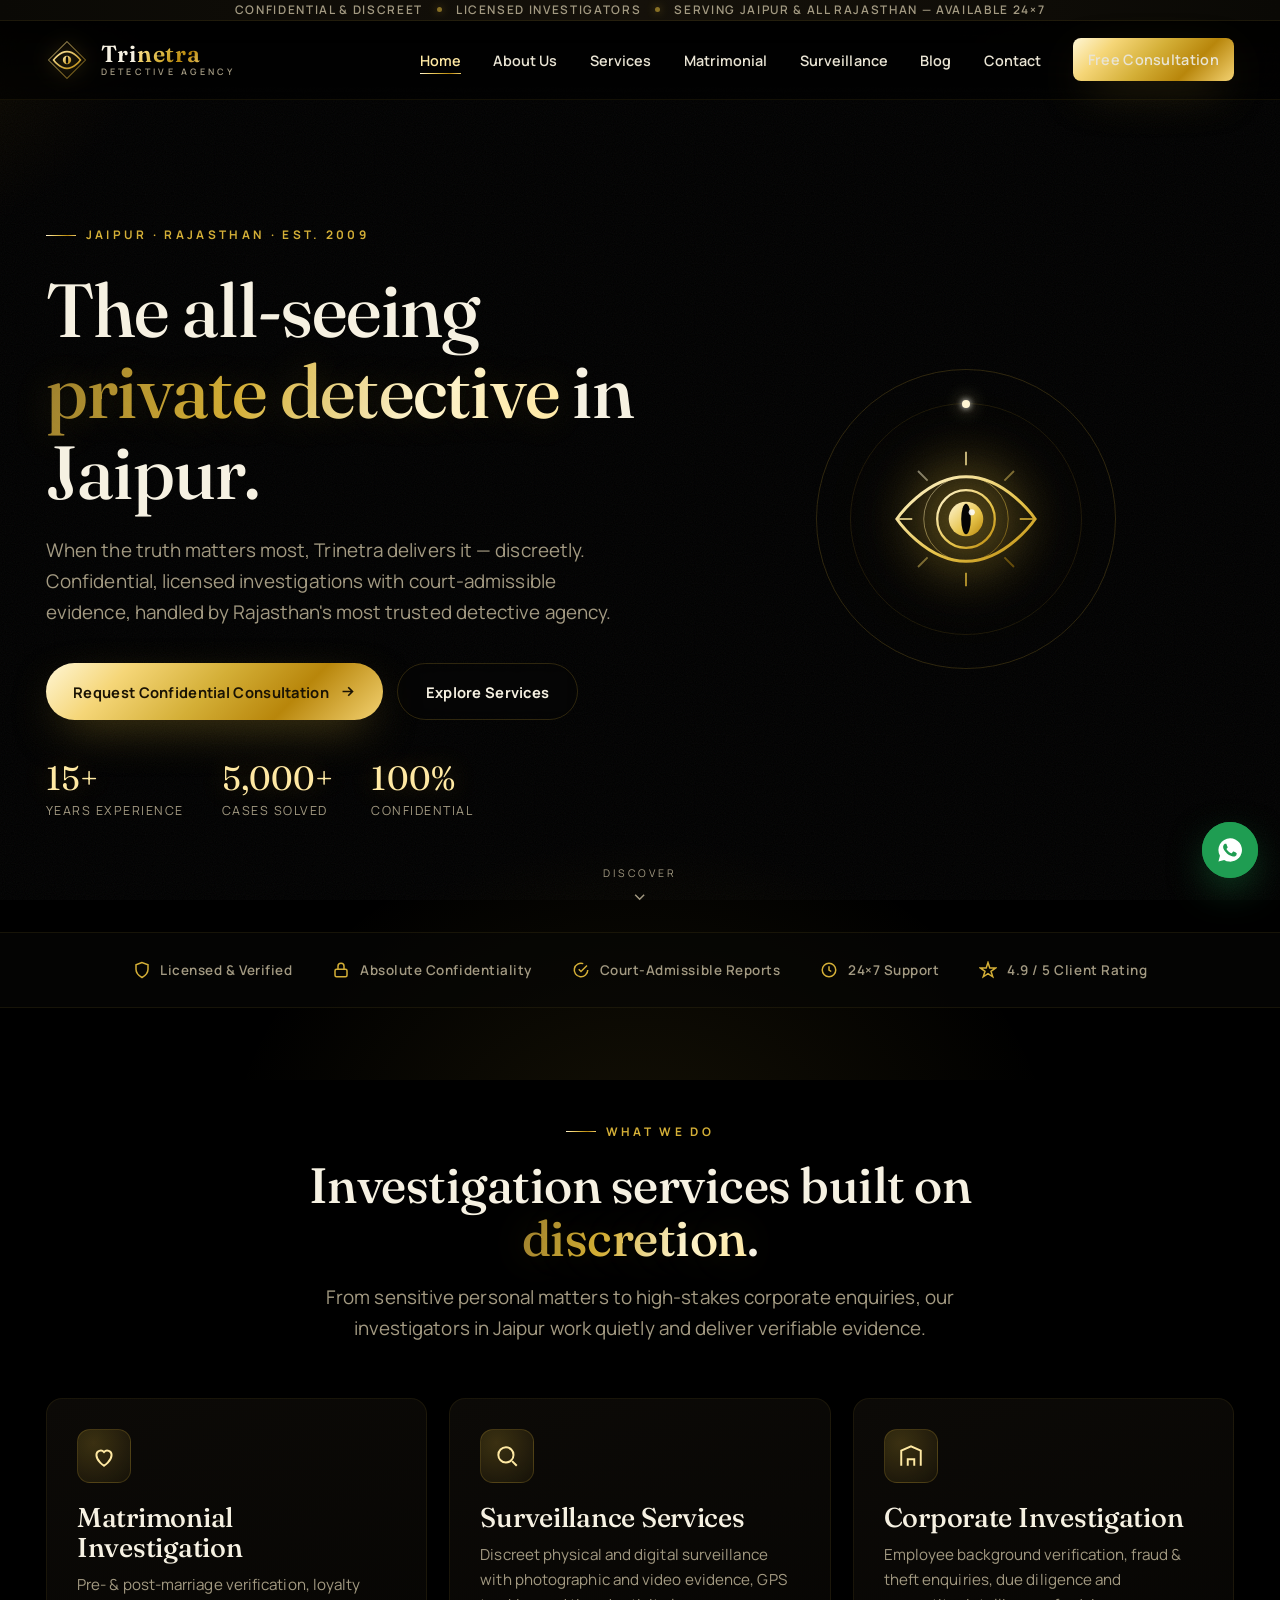
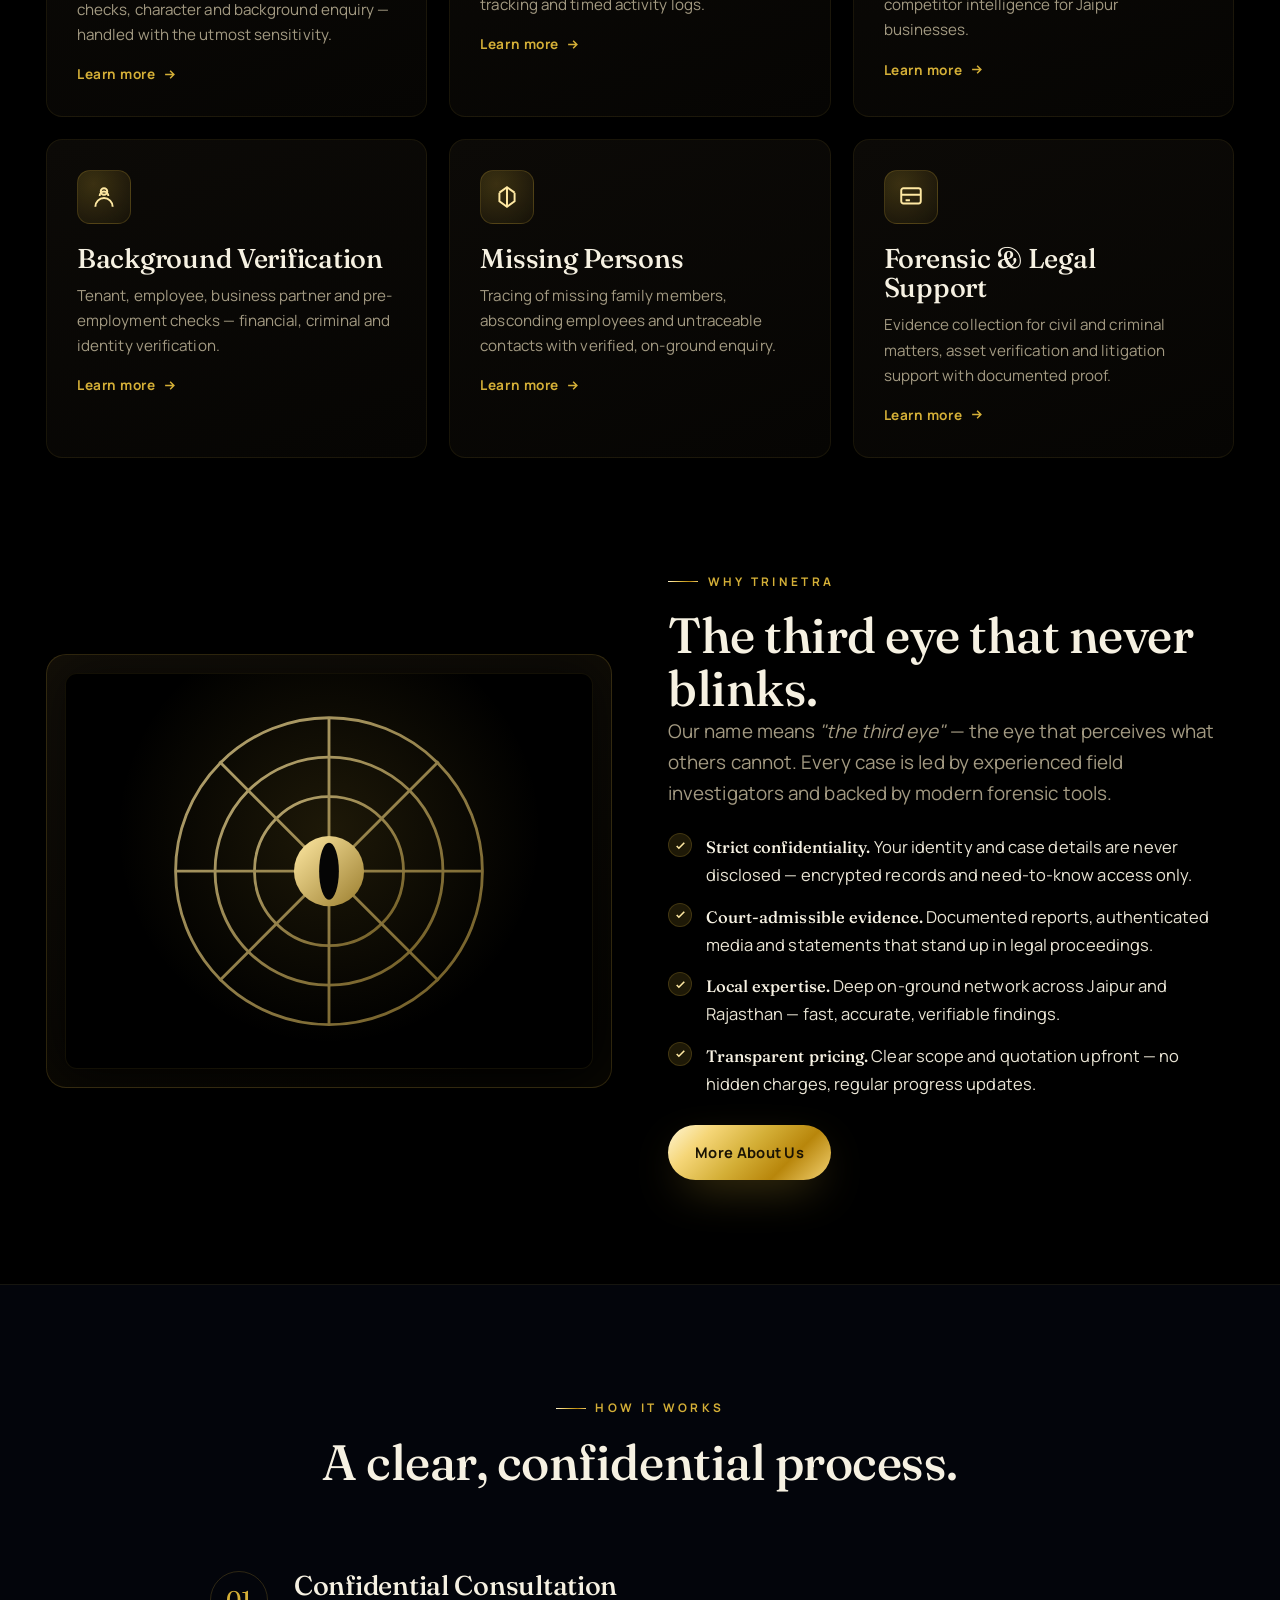
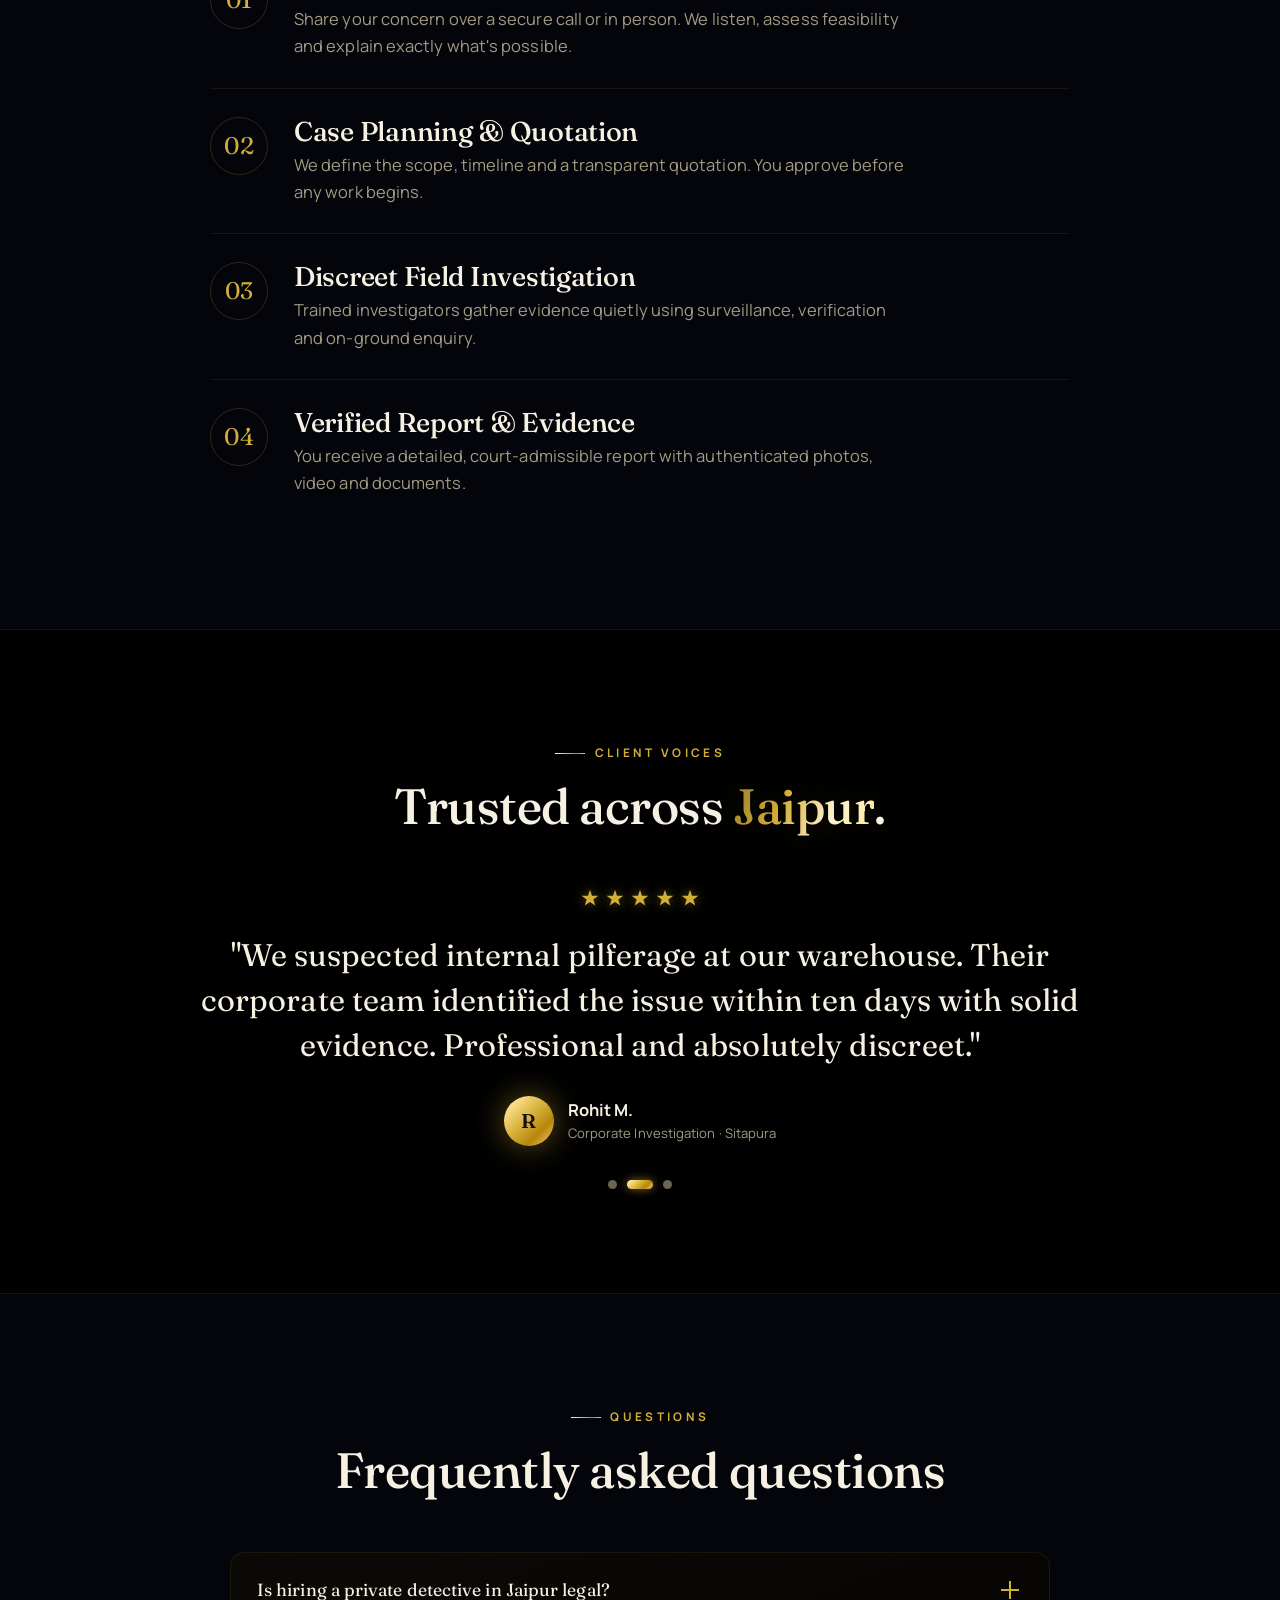
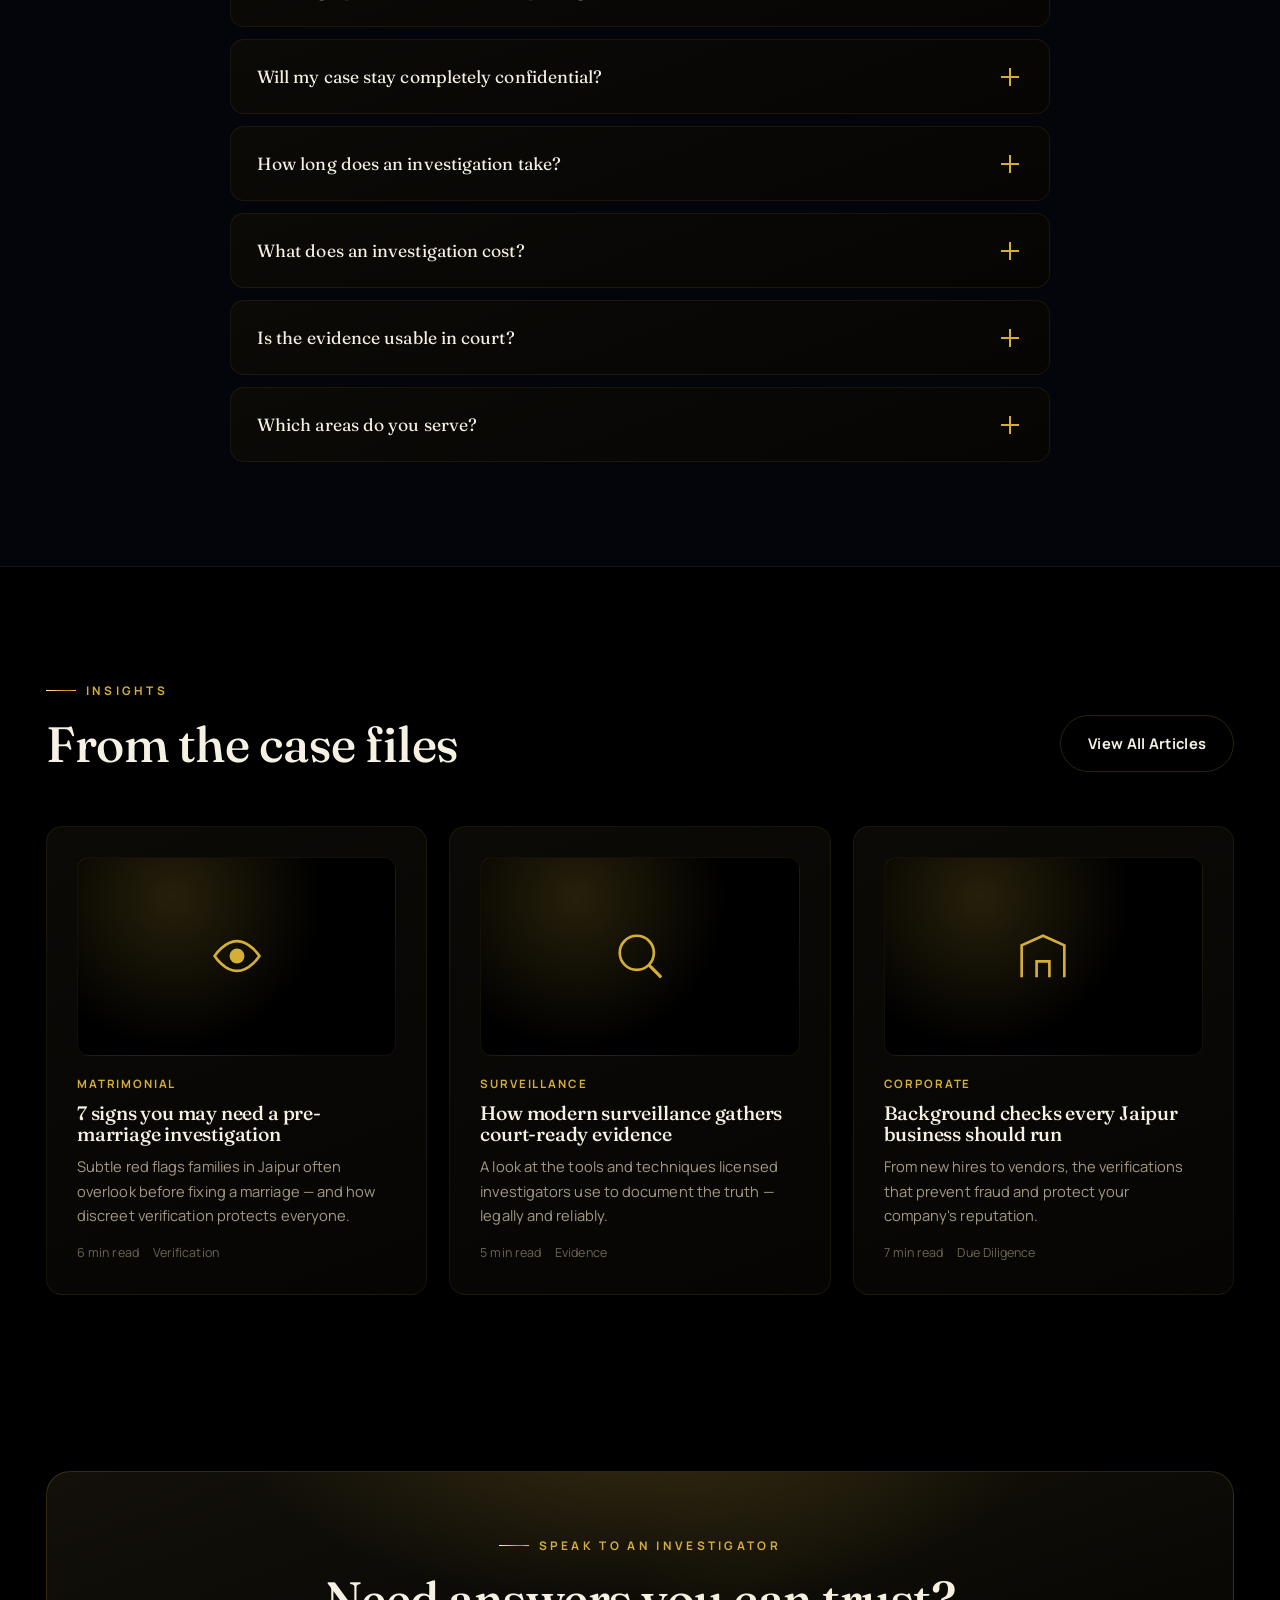
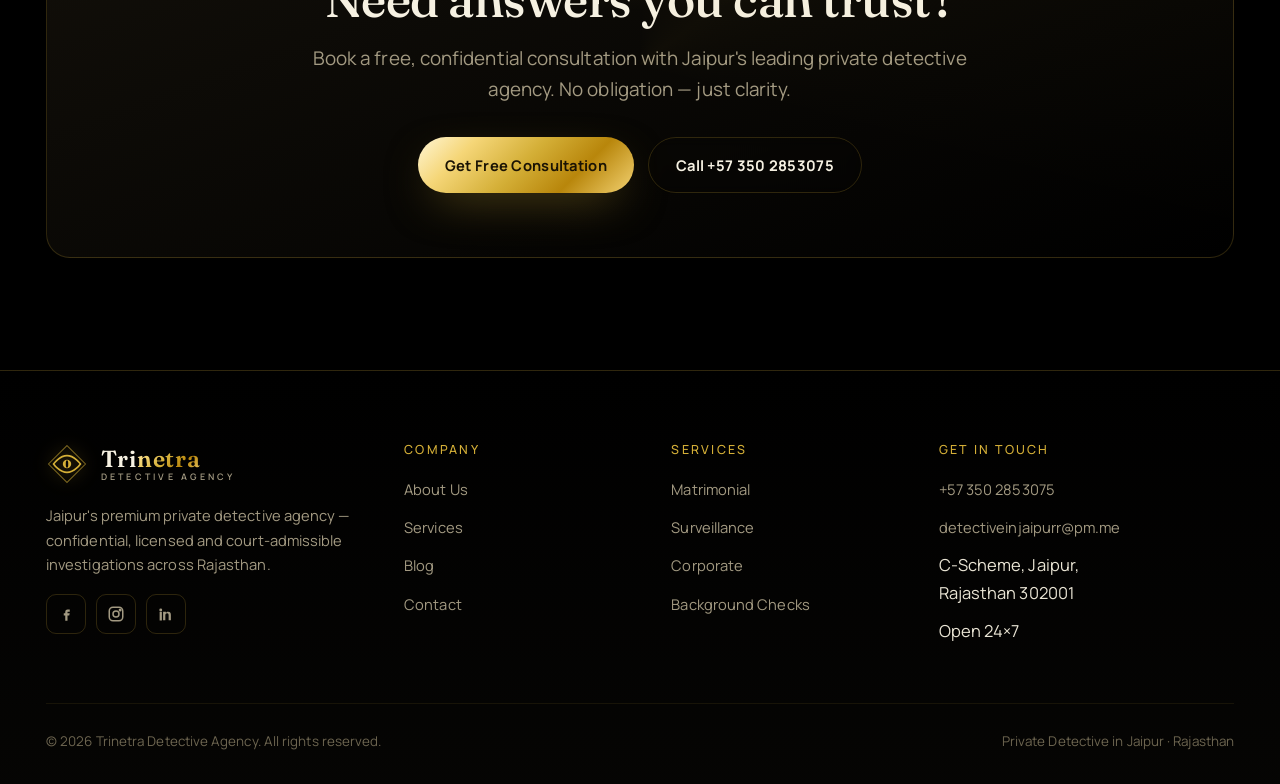
==== commit 311ecf97: "black and golden ambience" ====
--- a/index.html
+++ b/index.html
@@ -8,14 +8,14 @@
 <meta name="keywords" content="Private Detective in Jaipur, Detective Agency Jaipur, Matrimonial Investigation Jaipur, Corporate Investigation Jaipur, Surveillance Services Jaipur">
 <meta name="author" content="Trinetra Detective Agency">
 <meta name="robots" content="index, follow">
-<link rel="canonical" href="https://www.trinetradetectives.in/">
-<meta name="theme-color" content="#05080f">
+<link rel="canonical" href="https://trinetrajaipur.com/">
+<meta name="theme-color" content="#050505">
 
 <!-- Open Graph -->
 <meta property="og:type" content="website">
 <meta property="og:title" content="Private Detective in Jaipur | Trinetra Detective Agency">
 <meta property="og:description" content="Confidential, court-admissible investigations across Jaipur & Rajasthan — matrimonial, corporate, surveillance and background checks.">
-<meta property="og:url" content="https://www.trinetradetectives.in/">
+<meta property="og:url" content="https://trinetrajaipur.com/">
 <meta property="og:site_name" content="Trinetra Detective Agency">
 <meta property="og:locale" content="en_IN">
 <meta name="twitter:card" content="summary_large_image">
@@ -28,7 +28,7 @@
 <link rel="preconnect" href="https://fonts.googleapis.com">
 <link rel="preconnect" href="https://fonts.gstatic.com" crossorigin>
 <link href="https://fonts.googleapis.com/css2?family=Fraunces:opsz,wght@9..144,400;9..144,500;9..144,600&family=Manrope:wght@400;500;600;700;800&display=swap" rel="stylesheet">
-<link rel="stylesheet" href="css/styles.css">
+<link rel="stylesheet" href="styles.css">
 
 <!-- SEO: LocalBusiness schema -->
 <script type="application/ld+json">
@@ -36,11 +36,11 @@
   "@context":"https://schema.org",
   "@type":"ProfessionalService",
   "name":"Trinetra Detective Agency",
-  "image":"https://www.trinetradetectives.in/og.jpg",
+  "image":"https://trinetrajaipur.com/og.jpg",
   "description":"Premium private detective agency in Jaipur providing matrimonial investigation, corporate investigation, surveillance and background verification across Rajasthan.",
-  "@id":"https://www.trinetradetectives.in/",
-  "url":"https://www.trinetradetectives.in/",
-  "telephone":"+91-98290-00000",
+  "@id":"https://trinetrajaipur.com/",
+  "url":"https://trinetrajaipur.com/",
+  "telephone":"+57-350-2853075",
   "priceRange":"₹₹₹",
   "address":{"@type":"PostalAddress","streetAddress":"C-Scheme","addressLocality":"Jaipur","addressRegion":"Rajasthan","postalCode":"302001","addressCountry":"IN"},
   "areaServed":["Jaipur","Rajasthan","India"],
@@ -51,13 +51,14 @@
 </script>
 </head>
 <body>
+<div class="topbar"><div class="container topbar-in"><span>Confidential &amp; Discreet</span><i class="tb-sep"></i><span>Licensed Investigators</span><i class="tb-sep"></i><span>Serving Jaipur &amp; All Rajasthan — Available 24×7</span></div></div>
 
 <!-- ============ HEADER ============ -->
 <header class="site-header">
   <div class="container">
     <nav class="nav" aria-label="Primary">
       <a class="brand" href="/" aria-label="Trinetra Detective Agency home">
-        <svg class="mark" viewBox="0 0 100 100" aria-hidden="true"><defs><linearGradient id="g" x1="0" y1="0" x2="1" y2="1"><stop offset="0" stop-color="#ecd089"/><stop offset="1" stop-color="#9c7a2e"/></linearGradient></defs><path d="M50 6 94 50 50 94 6 50Z" fill="none" stroke="url(#g)" stroke-width="2.5" opacity=".55"/><path d="M50 30C32 30 18 50 18 50s14 20 32 20 32-20 32-20S68 30 50 30Z" fill="none" stroke="url(#g)" stroke-width="4"/><circle cx="50" cy="50" r="10" fill="url(#g)"/><ellipse cx="50" cy="50" rx="3" ry="9" fill="#05080f"/></svg>
+        <svg class="mark" viewBox="0 0 100 100" aria-hidden="true"><defs><linearGradient id="g" x1="0" y1="0" x2="1" y2="1"><stop offset="0" stop-color="#ffe9a3"/><stop offset="1" stop-color="#b8860b"/></linearGradient></defs><path d="M50 6 94 50 50 94 6 50Z" fill="none" stroke="url(#g)" stroke-width="2.5" opacity=".55"/><path d="M50 30C32 30 18 50 18 50s14 20 32 20 32-20 32-20S68 30 50 30Z" fill="none" stroke="url(#g)" stroke-width="4"/><circle cx="50" cy="50" r="10" fill="url(#g)"/><ellipse cx="50" cy="50" rx="3" ry="9" fill="#050505"/></svg>
         <span class="brand-name">Tri<b>netra</b><span class="brand-sub">Detective Agency</span></span>
       </a>
       <ul class="nav-links">
@@ -99,14 +100,14 @@
         <div class="eye-ring"></div>
         <div class="eye-ring r2 spin"></div>
         <svg class="eye-emblem" viewBox="0 0 200 200">
-          <defs><linearGradient id="ge" x1="0" y1="0" x2="1" y2="1"><stop offset="0" stop-color="#f4e2ad"/><stop offset=".6" stop-color="#cfa54f"/><stop offset="1" stop-color="#9c7a2e"/></linearGradient></defs>
+          <defs><linearGradient id="ge" x1="0" y1="0" x2="1" y2="1"><stop offset="0" stop-color="#fff6d5"/><stop offset=".6" stop-color="#e6c34a"/><stop offset="1" stop-color="#b8860b"/></linearGradient></defs>
           <g fill="none" stroke="url(#ge)">
             <path d="M100 56C58 56 28 100 28 100s30 44 72 44 72-44 72-44S142 56 100 56Z" stroke-width="3.2"/>
             <circle cx="100" cy="100" r="30" stroke-width="2.4"/>
             <circle cx="100" cy="100" r="44" stroke-width="1" opacity=".5"/>
           </g>
           <circle cx="100" cy="100" r="18" fill="url(#ge)"/>
-          <ellipse cx="100" cy="100" rx="5" ry="16" fill="#05080f"/>
+          <ellipse cx="100" cy="100" rx="5" ry="16" fill="#050505"/>
           <circle cx="106" cy="93" r="3.2" fill="#fff" opacity=".85"/>
           <g stroke="url(#ge)" stroke-width="2" opacity=".8">
             <path d="M100 30v14M100 156v14M30 100h14M156 100h14"/>
@@ -116,6 +117,7 @@
       </div>
     </div>
   </div>
+  <button class="scroll-cue" aria-label="Scroll down"><span>Discover</span><svg viewBox="0 0 24 24" fill="none" stroke="currentColor" stroke-width="2"><path d="M6 9l6 6 6-6"/></svg></button>
 </section>
 
 <!-- ============ TRUST STRIP ============ -->
@@ -158,12 +160,12 @@
         <div class="media-frame">
           <div class="jali">
             <svg viewBox="0 0 240 200" width="100%" aria-hidden="true">
-              <defs><linearGradient id="gj" x1="0" y1="0" x2="1" y2="1"><stop offset="0" stop-color="#ecd089"/><stop offset="1" stop-color="#8c6c28"/></linearGradient></defs>
+              <defs><linearGradient id="gj" x1="0" y1="0" x2="1" y2="1"><stop offset="0" stop-color="#ffe9a3"/><stop offset="1" stop-color="#9a7d2e"/></linearGradient></defs>
               <g fill="none" stroke="url(#gj)" stroke-width="1.3" opacity=".7">
                 <circle cx="120" cy="100" r="70"/><circle cx="120" cy="100" r="52"/><circle cx="120" cy="100" r="34"/>
                 <path d="M120 30v140M50 100h140M70 50l100 100M170 50L70 150"/>
               </g>
-              <circle cx="120" cy="100" r="16" fill="url(#gj)"/><ellipse cx="120" cy="100" rx="4.5" ry="13" fill="#05080f"/>
+              <circle cx="120" cy="100" r="16" fill="url(#gj)"/><ellipse cx="120" cy="100" rx="4.5" ry="13" fill="#050505"/>
             </svg>
           </div>
         </div>
@@ -254,9 +256,9 @@
       <a class="btn btn--ghost" href="/blog">View All Articles</a>
     </div>
     <div class="grid grid-3">
-      <a class="card bcard reveal" href="/blog"><div class="thumb"><svg viewBox="0 0 60 60" width="64" aria-hidden="true"><path d="M30 16C18 16 9 30 9 30s9 14 21 14 21-14 21-14S42 16 30 16Z" fill="none" stroke="#c9a24b" stroke-width="2.5"/><circle cx="30" cy="30" r="7" fill="#c9a24b"/></svg></div><span class="tag">Matrimonial</span><h3>7 signs you may need a pre-marriage investigation</h3><p>Subtle red flags families in Jaipur often overlook before fixing a marriage — and how discreet verification protects everyone.</p><div class="meta"><span>6 min read</span><span>Verification</span></div></a>
-      <a class="card bcard reveal d1" href="/blog"><div class="thumb"><svg viewBox="0 0 60 60" width="64" aria-hidden="true"><circle cx="27" cy="27" r="16" fill="none" stroke="#c9a24b" stroke-width="2.5"/><path d="M39 39l10 10" stroke="#c9a24b" stroke-width="3" stroke-linecap="round"/></svg></div><span class="tag">Surveillance</span><h3>How modern surveillance gathers court-ready evidence</h3><p>A look at the tools and techniques licensed investigators use to document the truth — legally and reliably.</p><div class="meta"><span>5 min read</span><span>Evidence</span></div></a>
-      <a class="card bcard reveal d2" href="/blog"><div class="thumb"><svg viewBox="0 0 60 60" width="64" aria-hidden="true"><path d="M10 50V20l20-9 20 9v30" fill="none" stroke="#c9a24b" stroke-width="2.5"/><path d="M24 50V35h12v15" fill="none" stroke="#c9a24b" stroke-width="2.5"/></svg></div><span class="tag">Corporate</span><h3>Background checks every Jaipur business should run</h3><p>From new hires to vendors, the verifications that prevent fraud and protect your company's reputation.</p><div class="meta"><span>7 min read</span><span>Due Diligence</span></div></a>
+      <a class="card bcard reveal" href="/blog"><div class="thumb"><svg viewBox="0 0 60 60" width="64" aria-hidden="true"><path d="M30 16C18 16 9 30 9 30s9 14 21 14 21-14 21-14S42 16 30 16Z" fill="none" stroke="#d4af37" stroke-width="2.5"/><circle cx="30" cy="30" r="7" fill="#d4af37"/></svg></div><span class="tag">Matrimonial</span><h3>7 signs you may need a pre-marriage investigation</h3><p>Subtle red flags families in Jaipur often overlook before fixing a marriage — and how discreet verification protects everyone.</p><div class="meta"><span>6 min read</span><span>Verification</span></div></a>
+      <a class="card bcard reveal d1" href="/blog"><div class="thumb"><svg viewBox="0 0 60 60" width="64" aria-hidden="true"><circle cx="27" cy="27" r="16" fill="none" stroke="#d4af37" stroke-width="2.5"/><path d="M39 39l10 10" stroke="#d4af37" stroke-width="3" stroke-linecap="round"/></svg></div><span class="tag">Surveillance</span><h3>How modern surveillance gathers court-ready evidence</h3><p>A look at the tools and techniques licensed investigators use to document the truth — legally and reliably.</p><div class="meta"><span>5 min read</span><span>Evidence</span></div></a>
+      <a class="card bcard reveal d2" href="/blog"><div class="thumb"><svg viewBox="0 0 60 60" width="64" aria-hidden="true"><path d="M10 50V20l20-9 20 9v30" fill="none" stroke="#d4af37" stroke-width="2.5"/><path d="M24 50V35h12v15" fill="none" stroke="#d4af37" stroke-width="2.5"/></svg></div><span class="tag">Corporate</span><h3>Background checks every Jaipur business should run</h3><p>From new hires to vendors, the verifications that prevent fraud and protect your company's reputation.</p><div class="meta"><span>7 min read</span><span>Due Diligence</span></div></a>
     </div>
   </div>
 </section>
@@ -270,7 +272,7 @@
       <p class="lead">Book a free, confidential consultation with Jaipur's leading private detective agency. No obligation — just clarity.</p>
       <div class="cta-actions">
         <a class="btn btn--gold" href="/contact">Get Free Consultation</a>
-        <a class="btn btn--ghost" href="tel:+919829000000">Call +91 98290 00000</a>
+        <a class="btn btn--ghost" href="tel:+573502853075">Call +57 350 2853075</a>
       </div>
     </div>
   </div>
@@ -281,7 +283,7 @@
   <div class="container">
     <div class="foot-grid">
       <div class="foot-about">
-        <a class="brand" href="/"><svg class="mark" viewBox="0 0 100 100" aria-hidden="true"><path d="M50 6 94 50 50 94 6 50Z" fill="none" stroke="#c9a24b" stroke-width="2.5" opacity=".55"/><path d="M50 30C32 30 18 50 18 50s14 20 32 20 32-20 32-20S68 30 50 30Z" fill="none" stroke="#c9a24b" stroke-width="4"/><circle cx="50" cy="50" r="10" fill="#c9a24b"/><ellipse cx="50" cy="50" rx="3" ry="9" fill="#05080f"/></svg><span class="brand-name">Tri<b>netra</b><span class="brand-sub">Detective Agency</span></span></a>
+        <a class="brand" href="/"><svg class="mark" viewBox="0 0 100 100" aria-hidden="true"><path d="M50 6 94 50 50 94 6 50Z" fill="none" stroke="#d4af37" stroke-width="2.5" opacity=".55"/><path d="M50 30C32 30 18 50 18 50s14 20 32 20 32-20 32-20S68 30 50 30Z" fill="none" stroke="#d4af37" stroke-width="4"/><circle cx="50" cy="50" r="10" fill="#d4af37"/><ellipse cx="50" cy="50" rx="3" ry="9" fill="#050505"/></svg><span class="brand-name">Tri<b>netra</b><span class="brand-sub">Detective Agency</span></span></a>
         <p>Jaipur's premium private detective agency — confidential, licensed and court-admissible investigations across Rajasthan.</p>
         <div class="socials">
           <a href="#" aria-label="Facebook"><svg viewBox="0 0 24 24" fill="currentColor"><path d="M14 9h3V6h-3c-2 0-3 1.3-3 3.2V11H9v3h2v7h3v-7h2.3l.7-3H14V9.6c0-.4.3-.6.6-.6Z"/></svg></a>
@@ -291,7 +293,7 @@
       </div>
       <div class="foot"><h4>Company</h4><ul><li><a href="/about">About Us</a></li><li><a href="/services">Services</a></li><li><a href="/blog">Blog</a></li><li><a href="/contact">Contact</a></li></ul></div>
       <div class="foot"><h4>Services</h4><ul><li><a href="/matrimonial-investigation">Matrimonial</a></li><li><a href="/surveillance-services">Surveillance</a></li><li><a href="/services">Corporate</a></li><li><a href="/services">Background Checks</a></li></ul></div>
-      <div class="foot"><h4>Get In Touch</h4><ul><li><a href="tel:+919829000000">+91 98290 00000</a></li><li><a href="mailto:info@trinetradetectives.in">info@trinetradetectives.in</a></li><li>C-Scheme, Jaipur,<br>Rajasthan 302001</li><li>Open 24×7</li></ul></div>
+      <div class="foot"><h4>Get In Touch</h4><ul><li><a href="tel:+573502853075">+57 350 2853075</a></li><li><a href="mailto:detectiveinjaipurr@pm.me">detectiveinjaipurr@pm.me</a></li><li>C-Scheme, Jaipur,<br>Rajasthan 302001</li><li>Open 24×7</li></ul></div>
     </div>
     <div class="foot-bottom">
       <div>© <span id="year">2026</span> Trinetra Detective Agency. All rights reserved.</div>
@@ -301,12 +303,12 @@
 </footer>
 
 <!-- WhatsApp float -->
-<a class="wa-float" href="https://wa.me/919829000000?text=Hi%20Trinetra%2C%20I%27d%20like%20a%20confidential%20consultation." target="_blank" rel="noopener" aria-label="Chat on WhatsApp">
+<a class="wa-float" href="https://wa.me/573502853075?text=Hi%20Trinetra%2C%20I%27d%20like%20a%20confidential%20consultation." target="_blank" rel="noopener" aria-label="Chat on WhatsApp">
   <span class="pulse"></span>
   <svg viewBox="0 0 24 24" fill="currentColor"><path d="M12 2a10 10 0 0 0-8.6 15l-1.3 4.8 4.9-1.3A10 10 0 1 0 12 2Zm5.6 14.2c-.24.66-1.4 1.27-1.92 1.32-.5.05-1.13.07-1.82-.11-.42-.13-.96-.31-1.65-.6-2.9-1.25-4.78-4.16-4.93-4.36-.14-.2-1.18-1.57-1.18-3s.75-2.12 1.02-2.41c.26-.29.57-.36.76-.36h.55c.18 0 .42-.07.65.5.24.58.81 2 .88 2.15.07.14.12.31.02.5-.1.2-.15.31-.29.48-.14.17-.3.38-.43.5-.14.15-.29.3-.12.59.16.29.73 1.2 1.56 1.95 1.07.95 1.97 1.25 2.26 1.39.29.14.46.12.63-.07.17-.2.73-.85.92-1.14.2-.29.39-.24.66-.14.26.1 1.68.79 1.96.94.29.14.48.21.55.33.07.12.07.71-.17 1.37Z"/></svg>
   <span class="txt">Chat with us</span>
 </a>
 
-<script src="js/main.js"></script>
+<script src="main.js"></script>
 </body>
 </html>
--- a/styles.css
+++ b/styles.css
@@ -0,0 +1,461 @@
+/* =========================================================
+   TRINETRA — Premium Detective Agency, Jaipur
+   Theme: Pure Black + Shiny Liquid Gold · "The Third Eye"
+   ========================================================= */
+
+:root{
+  /* Palette — pure black + metallic gold */
+  --ink:#000000;
+  --black:#050504;
+  --navy:#080705;          /* warm near-black (kept var name) */
+  --navy-2:#0e0c08;
+  --panel:#0c0a07;
+  --panel-2:#13100a;
+  --gold:#d4af37;
+  --gold-bright:#ffe9a3;
+  --gold-hi:#fff6d5;
+  --gold-deep:#b8860b;
+  --gold-dark:#7a5c16;
+  --cream:#f6f1e2;
+  --text:#e9e4d4;
+  --muted:#a39a82;
+  --muted-2:#6d6550;
+  --line:rgba(212,175,55,.20);
+  --line-soft:rgba(212,175,55,.09);
+
+  --grad-gold:linear-gradient(135deg,#fff6d5 0%,#f5d678 22%,#d4af37 48%,#b8860b 72%,#f3d272 100%);
+  --grad-gold-soft:linear-gradient(135deg,#f5d678,#b8860b);
+  --shimmer-gold:linear-gradient(110deg,#9a7d2e 0%,#d4af37 18%,#fff6d5 34%,#ffe9a3 48%,#d4af37 64%,#9a7d2e 100%);
+  --shadow:0 34px 90px -34px rgba(0,0,0,.9);
+  --shadow-gold:0 16px 48px -16px rgba(212,175,55,.5);
+  --glow-gold:0 0 30px rgba(212,175,55,.45);
+
+  --font-display:"Fraunces",Georgia,serif;
+  --font-body:"Manrope",system-ui,sans-serif;
+
+  --maxw:1240px;
+  --rad:16px;
+  --ease:cubic-bezier(.22,.61,.36,1);
+}
+
+/* ---------- Reset ---------- */
+*,*::before,*::after{box-sizing:border-box;margin:0;padding:0}
+html{scroll-behavior:smooth;-webkit-text-size-adjust:100%}
+body{
+  font-family:var(--font-body);
+  background:var(--ink);
+  color:var(--text);
+  line-height:1.65;
+  font-size:16.5px;
+  letter-spacing:.005em;
+  overflow-x:hidden;
+  -webkit-font-smoothing:antialiased;
+}
+img{max-width:100%;display:block}
+a{color:inherit;text-decoration:none}
+ul{list-style:none}
+button{font-family:inherit;cursor:pointer;border:0;background:none}
+:focus-visible{outline:2px solid var(--gold);outline-offset:3px;border-radius:4px}
+::selection{background:rgba(212,175,55,.3);color:#fff}
+
+/* ---------- Atmospheric background (animated gold on black) ---------- */
+body::before{
+  content:"";position:fixed;inset:-20%;z-index:-2;
+  background:
+    radial-gradient(680px 520px at 80% -2%,rgba(212,175,55,.16),transparent 60%),
+    radial-gradient(560px 460px at 6% 14%,rgba(184,134,11,.12),transparent 58%),
+    radial-gradient(700px 600px at 50% 108%,rgba(212,175,55,.10),transparent 60%),
+    #000;
+  animation:bgdrift 22s ease-in-out infinite alternate;
+}
+@keyframes bgdrift{
+  0%{transform:translate3d(0,0,0) scale(1)}
+  100%{transform:translate3d(0,-2.5%,0) scale(1.06)}
+}
+/* fine grain */
+body::after{
+  content:"";position:fixed;inset:0;z-index:-1;pointer-events:none;opacity:.05;
+  background-image:url("data:image/svg+xml,%3Csvg xmlns='http://www.w3.org/2000/svg' width='160' height='160'%3E%3Cfilter id='n'%3E%3CfeTurbulence type='fractalNoise' baseFrequency='.9' numOctaves='2'/%3E%3C/filter%3E%3Crect width='100%25' height='100%25' filter='url(%23n)'/%3E%3C/svg%3E");
+}
+
+/* ---------- Scroll progress + back-to-top (JS-injected) ---------- */
+.scroll-progress{position:fixed;top:0;left:0;height:3px;width:0;z-index:100;
+  background:var(--grad-gold);box-shadow:0 0 14px rgba(212,175,55,.7)}
+.to-top{position:fixed;left:22px;bottom:22px;z-index:90;width:46px;height:46px;border-radius:50%;
+  display:grid;place-items:center;color:#1a1304;background:var(--grad-gold);box-shadow:var(--shadow-gold);
+  opacity:0;transform:translateY(14px) scale(.8);pointer-events:none;transition:.4s var(--ease)}
+.to-top.show{opacity:1;transform:none;pointer-events:auto}
+.to-top:hover{transform:translateY(-3px)}
+.to-top svg{width:20px;height:20px}
+
+/* ---------- Top announcement bar ---------- */
+.topbar{background:linear-gradient(90deg,#0a0905,#15110a,#0a0905);border-bottom:1px solid var(--line-soft)}
+.topbar-in{display:flex;align-items:center;justify-content:center;gap:14px;flex-wrap:wrap;
+  padding:9px 0;font-size:.74rem;letter-spacing:.14em;text-transform:uppercase;color:var(--muted);font-weight:600}
+.topbar-in b{color:var(--gold-bright);font-weight:700}
+.tb-sep{width:5px;height:5px;border-radius:50%;background:var(--gold);opacity:.6;flex:none;
+  box-shadow:0 0 8px rgba(212,175,55,.8)}
+@media(max-width:600px){.tb-sep:nth-of-type(2){display:none} .topbar-in span:last-child{display:none}}
+
+/* ---------- Layout ---------- */
+.container{width:100%;max-width:var(--maxw);margin:0 auto;padding:0 26px}
+section{position:relative}
+.section{padding:104px 0}
+.section--tight{padding:72px 0}
+
+.eyebrow{
+  display:inline-flex;align-items:center;gap:.6rem;
+  font-family:var(--font-body);font-size:.74rem;font-weight:700;
+  letter-spacing:.28em;text-transform:uppercase;color:var(--gold);
+  margin-bottom:1.1rem;
+}
+.eyebrow::before{content:"";width:30px;height:1px;background:var(--grad-gold)}
+
+h1,h2,h3,h4{font-family:var(--font-display);font-weight:500;line-height:1.08;color:var(--cream);letter-spacing:-.01em}
+h1{font-size:clamp(2.6rem,6vw,4.7rem)}
+h2{font-size:clamp(2rem,4vw,3.1rem)}
+h3{font-size:clamp(1.3rem,2.2vw,1.7rem)}
+.lead{font-size:clamp(1.02rem,1.6vw,1.18rem);color:var(--muted);max-width:60ch}
+
+/* Shiny animated gold text */
+.gold-text{
+  background:var(--shimmer-gold);
+  background-size:220% auto;
+  -webkit-background-clip:text;background-clip:text;color:transparent;
+  animation:shimmer 7s linear infinite;
+  text-shadow:0 0 38px rgba(212,175,55,.18);
+}
+@keyframes shimmer{to{background-position:-220% center}}
+
+.section-head{max-width:720px;margin-bottom:54px}
+.section-head.center{margin-inline:auto;text-align:center}
+.section-head.center .eyebrow{justify-content:center}
+
+/* ---------- Buttons ---------- */
+.btn{
+  display:inline-flex;align-items:center;gap:.65rem;
+  padding:.95rem 1.7rem;border-radius:999px;font-weight:700;font-size:.92rem;
+  letter-spacing:.02em;transition:transform .35s var(--ease),box-shadow .35s var(--ease),background .3s,color .3s;
+  position:relative;white-space:nowrap;overflow:hidden;
+}
+.btn svg{width:17px;height:17px;position:relative;z-index:1}
+.btn span,.btn{z-index:1}
+.btn--gold{background:var(--grad-gold);color:#1a1304;box-shadow:var(--shadow-gold)}
+.btn--gold::after{content:"";position:absolute;top:0;bottom:0;left:-60%;width:40%;
+  background:linear-gradient(120deg,transparent,rgba(255,255,255,.75),transparent);
+  transform:skewX(-22deg);transition:left .7s var(--ease)}
+.btn--gold:hover{transform:translateY(-3px);box-shadow:0 24px 64px -16px rgba(212,175,55,.65)}
+.btn--gold:hover::after{left:130%}
+.btn--ghost{border:1px solid var(--line);color:var(--cream);backdrop-filter:blur(6px)}
+.btn--ghost:hover{border-color:var(--gold);color:var(--gold-bright);transform:translateY(-3px);box-shadow:var(--glow-gold)}
+
+/* ---------- Header ---------- */
+.site-header{
+  position:sticky;top:0;z-index:60;
+  backdrop-filter:blur(14px);
+  background:linear-gradient(180deg,rgba(0,0,0,.9),rgba(0,0,0,.55));
+  border-bottom:1px solid var(--line-soft);
+  transition:background .3s,border-color .3s;
+}
+.site-header.scrolled{background:rgba(0,0,0,.96);border-color:var(--line)}
+.nav{display:flex;align-items:center;justify-content:space-between;height:78px}
+.brand{display:flex;align-items:center;gap:.8rem}
+.brand .mark{width:42px;height:42px;flex:none;filter:drop-shadow(0 0 10px rgba(212,175,55,.45));transition:transform .5s var(--ease)}
+.brand:hover .mark{transform:rotate(8deg) scale(1.06)}
+.brand-name{font-family:var(--font-display);font-size:1.45rem;font-weight:600;color:var(--cream);letter-spacing:.04em;line-height:1}
+.brand-name b{background:var(--grad-gold);-webkit-background-clip:text;background-clip:text;color:transparent;font-weight:600}
+.brand-sub{display:block;font-family:var(--font-body);font-size:.56rem;letter-spacing:.36em;text-transform:uppercase;color:var(--muted);margin-top:3px}
+
+.nav-links{display:flex;align-items:center;gap:2px}
+.nav-links a{
+  position:relative;padding:.6rem .95rem;font-size:.9rem;font-weight:600;color:var(--text);
+  border-radius:8px;transition:color .25s;
+}
+.nav-links a::after{
+  content:"";position:absolute;left:.95rem;right:.95rem;bottom:.35rem;height:1px;
+  background:var(--grad-gold);transform:scaleX(0);transform-origin:left;transition:transform .3s var(--ease);
+}
+.nav-links a:hover,.nav-links a[aria-current="page"]{color:var(--gold-bright)}
+.nav-links a:hover::after,.nav-links a[aria-current="page"]::after{transform:scaleX(1)}
+.nav-cta{margin-left:14px}
+.nav-toggle{display:none;width:44px;height:44px;border:1px solid var(--line);border-radius:10px;color:var(--gold)}
+.nav-toggle span{display:block;width:20px;height:2px;background:currentColor;margin:4px auto;transition:.3s}
+
+/* ---------- Hero ---------- */
+.hero{position:relative;padding:116px 0 110px;overflow:hidden}
+.hero-grid{display:grid;grid-template-columns:1.05fr .95fr;gap:60px;align-items:center}
+.hero h1{margin:.4rem 0 1.4rem}
+.hero .lead{margin-bottom:2.2rem}
+.hero-cta{display:flex;flex-wrap:wrap;gap:14px;margin-bottom:2.6rem}
+.hero-stats{display:flex;gap:38px;flex-wrap:wrap}
+.stat .num{font-family:var(--font-display);font-size:2.1rem;color:var(--gold-bright);line-height:1;
+  text-shadow:0 0 26px rgba(212,175,55,.3)}
+.stat .lbl{font-size:.78rem;letter-spacing:.12em;text-transform:uppercase;color:var(--muted);margin-top:6px}
+
+/* Third-eye emblem */
+.eye-stage{position:relative;display:grid;place-items:center;aspect-ratio:1;max-width:480px;margin-inline:auto;
+  animation:floaty 7s ease-in-out infinite}
+@keyframes floaty{0%,100%{transform:translateY(0)}50%{transform:translateY(-16px)}}
+.eye-ring{position:absolute;inset:0;border-radius:50%;border:1px solid var(--line);animation:spin 90s linear infinite}
+.eye-ring.r2{inset:34px;border-color:rgba(212,175,55,.12);animation:spin 60s linear infinite reverse}
+.eye-ring.spin::before{content:"";position:absolute;top:-4px;left:50%;width:8px;height:8px;border-radius:50%;
+  background:var(--gold-hi);box-shadow:0 0 18px var(--gold-bright),0 0 6px #fff;transform:translateX(-50%)}
+.eye-emblem{width:64%;filter:drop-shadow(0 0 46px rgba(212,175,55,.45));animation:emblemGlow 5s ease-in-out infinite}
+@keyframes emblemGlow{0%,100%{filter:drop-shadow(0 0 40px rgba(212,175,55,.35))}50%{filter:drop-shadow(0 0 70px rgba(212,175,55,.65))}}
+.eye-glow{position:absolute;width:55%;aspect-ratio:1;border-radius:50%;
+  background:radial-gradient(circle,rgba(212,175,55,.45),transparent 65%);filter:blur(22px);
+  animation:breathe 5s ease-in-out infinite}
+@keyframes breathe{0%,100%{opacity:.6;transform:scale(.92)}50%{opacity:1;transform:scale(1.08)}}
+@keyframes spin{to{transform:rotate(360deg)}}
+
+/* Hero scroll cue */
+.scroll-cue{position:absolute;left:50%;bottom:26px;transform:translateX(-50%);display:flex;flex-direction:column;
+  align-items:center;gap:8px;color:var(--muted);font-size:.66rem;letter-spacing:.28em;text-transform:uppercase;
+  cursor:pointer;transition:color .3s;background:none}
+.scroll-cue:hover{color:var(--gold-bright)}
+.scroll-cue svg{width:18px;height:18px;animation:bob 1.8s ease-in-out infinite}
+@keyframes bob{0%,100%{transform:translateY(0);opacity:.6}50%{transform:translateY(6px);opacity:1}}
+
+/* ---------- Trust strip ---------- */
+.trust{border-block:1px solid var(--line-soft);padding:26px 0;background:rgba(8,7,5,.6)}
+.trust-row{display:flex;flex-wrap:wrap;justify-content:center;gap:14px 40px;align-items:center}
+.trust-row .ti{display:flex;align-items:center;gap:.6rem;font-size:.84rem;color:var(--muted);font-weight:600;letter-spacing:.04em;
+  transition:color .3s,transform .3s}
+.trust-row .ti:hover{color:var(--cream);transform:translateY(-2px)}
+.trust-row .ti svg{width:18px;height:18px;color:var(--gold)}
+
+/* ---------- Cards / grid ---------- */
+.grid{display:grid;gap:22px}
+.grid-2{grid-template-columns:repeat(2,1fr)}
+.grid-3{grid-template-columns:repeat(3,1fr)}
+.grid-4{grid-template-columns:repeat(4,1fr)}
+
+.card{
+  position:relative;background:linear-gradient(160deg,var(--panel),#060503);
+  border:1px solid var(--line-soft);border-radius:var(--rad);padding:30px;
+  transition:transform .4s var(--ease),border-color .4s,box-shadow .4s;overflow:hidden;
+}
+.card::before{
+  content:"";position:absolute;inset:0;border-radius:inherit;padding:1px;
+  background:linear-gradient(160deg,rgba(212,175,55,.55),transparent 42%);
+  -webkit-mask:linear-gradient(#000 0 0) content-box,linear-gradient(#000 0 0);
+  -webkit-mask-composite:xor;mask-composite:exclude;opacity:0;transition:opacity .4s;
+}
+.card::after{content:"";position:absolute;top:0;left:0;right:0;height:1px;
+  background:linear-gradient(90deg,transparent,rgba(212,175,55,.5),transparent);opacity:0;transition:opacity .4s}
+.card:hover{transform:translateY(-8px);border-color:var(--line);box-shadow:var(--shadow),0 0 40px -12px rgba(212,175,55,.3)}
+.card:hover::before,.card:hover::after{opacity:1}
+.card .ic{
+  width:54px;height:54px;display:grid;place-items:center;border-radius:13px;
+  background:radial-gradient(circle at 30% 25%,rgba(212,175,55,.24),rgba(212,175,55,.05));
+  border:1px solid var(--line);color:var(--gold-bright);margin-bottom:20px;transition:.4s var(--ease)}
+.card:hover .ic{box-shadow:0 0 26px rgba(212,175,55,.4);transform:scale(1.05)}
+.card .ic svg{width:26px;height:26px}
+.card h3{margin-bottom:.6rem}
+.card p{color:var(--muted);font-size:.95rem}
+.card .more{display:inline-flex;align-items:center;gap:.4rem;margin-top:16px;color:var(--gold);font-weight:700;font-size:.85rem;letter-spacing:.04em}
+.card .more svg{width:15px;height:15px;transition:transform .3s}
+.card:hover .more svg{transform:translateX(4px)}
+.card .num-badge{position:absolute;top:22px;right:26px;font-family:var(--font-display);font-size:2.4rem;color:rgba(212,175,55,.16)}
+
+/* ---------- Split feature ---------- */
+.split{display:grid;grid-template-columns:1fr 1fr;gap:56px;align-items:center}
+.split.rev .split-media{order:2}
+.media-frame{
+  position:relative;border:1px solid var(--line);border-radius:20px;padding:18px;
+  background:linear-gradient(160deg,var(--panel),#000);overflow:hidden;
+  box-shadow:inset 0 0 60px rgba(212,175,55,.05)}
+.media-frame .jali{aspect-ratio:4/3;border-radius:12px;display:grid;place-items:center;
+  background:radial-gradient(circle at 50% 40%,rgba(212,175,55,.14),transparent 60%),#000;
+  border:1px solid var(--line-soft)}
+.feature-list{margin-top:24px;display:grid;gap:14px}
+.feature-list li{display:flex;gap:.85rem;align-items:flex-start;color:var(--text)}
+.feature-list .tick{flex:none;width:24px;height:24px;border-radius:50%;display:grid;place-items:center;
+  background:rgba(212,175,55,.14);color:var(--gold-bright);border:1px solid var(--line)}
+.feature-list .tick svg{width:13px;height:13px}
+.feature-list b{color:var(--cream);font-family:var(--font-display);font-weight:500}
+
+/* ---------- Process steps ---------- */
+.steps{counter-reset:s;display:grid;gap:0}
+.step{display:grid;grid-template-columns:auto 1fr;gap:26px;padding:28px 0;border-bottom:1px solid var(--line-soft)}
+.step:last-child{border-bottom:0}
+.step .sn{counter-increment:s;font-family:var(--font-display);font-size:1.5rem;color:var(--gold);
+  width:58px;height:58px;border:1px solid var(--line);border-radius:50%;display:grid;place-items:center;flex:none;
+  transition:.4s var(--ease)}
+.step:hover .sn{background:radial-gradient(circle,rgba(212,175,55,.18),transparent);box-shadow:0 0 24px rgba(212,175,55,.35);color:var(--gold-bright)}
+.step .sn::before{content:"0" counter(s)}
+.step h3{margin-bottom:.3rem}
+.step p{color:var(--muted);max-width:62ch}
+
+/* ---------- Testimonials ---------- */
+.tcarousel{position:relative;max-width:880px;margin-inline:auto}
+.tslide{display:none;animation:fade .6s var(--ease)}
+.tslide.active{display:block}
+@keyframes fade{from{opacity:0;transform:translateY(14px)}to{opacity:1;transform:none}}
+.tquote{font-family:var(--font-display);font-size:clamp(1.3rem,2.6vw,1.95rem);line-height:1.45;color:var(--cream);text-align:center}
+.tstars{display:flex;justify-content:center;gap:5px;color:var(--gold);margin-bottom:24px}
+.tstars svg{width:20px;height:20px;filter:drop-shadow(0 0 6px rgba(212,175,55,.5))}
+.tmeta{display:flex;align-items:center;justify-content:center;gap:14px;margin-top:28px}
+.tavatar{width:50px;height:50px;border-radius:50%;background:var(--grad-gold);display:grid;place-items:center;
+  font-family:var(--font-display);color:#16100a;font-size:1.25rem;font-weight:600;box-shadow:var(--glow-gold)}
+.tmeta .n{font-weight:700;color:var(--cream)}
+.tmeta .r{font-size:.82rem;color:var(--muted)}
+.tdots{display:flex;justify-content:center;gap:10px;margin-top:34px}
+.tdots button{width:9px;height:9px;border-radius:50%;background:var(--muted-2);transition:.3s}
+.tdots button.active{background:var(--grad-gold);width:26px;border-radius:6px;box-shadow:0 0 10px rgba(212,175,55,.6)}
+
+/* ---------- FAQ ---------- */
+.faq{max-width:820px;margin-inline:auto;display:grid;gap:12px}
+.faq-item{border:1px solid var(--line-soft);border-radius:14px;background:linear-gradient(160deg,var(--panel),#060503);overflow:hidden;transition:border-color .3s,box-shadow .3s}
+.faq-item[open]{border-color:var(--line);box-shadow:0 0 30px -10px rgba(212,175,55,.25)}
+.faq-item summary{
+  list-style:none;cursor:pointer;padding:22px 26px;display:flex;justify-content:space-between;
+  align-items:center;gap:1rem;font-family:var(--font-display);font-size:1.1rem;color:var(--cream);transition:color .25s}
+.faq-item summary:hover{color:var(--gold-bright)}
+.faq-item summary::-webkit-details-marker{display:none}
+.faq-item summary .pl{flex:none;width:26px;height:26px;position:relative;color:var(--gold)}
+.faq-item summary .pl::before,.faq-item summary .pl::after{content:"";position:absolute;background:currentColor;transition:.3s}
+.faq-item summary .pl::before{top:12px;left:4px;right:4px;height:2px}
+.faq-item summary .pl::after{left:12px;top:4px;bottom:4px;width:2px}
+.faq-item[open] summary .pl::after{transform:rotate(90deg);opacity:0}
+.faq-item .ans{padding:0 26px 24px;color:var(--muted);max-width:70ch}
+
+/* ---------- Blog ---------- */
+.bcard{display:flex;flex-direction:column;height:100%}
+.bcard .thumb{aspect-ratio:16/10;border-radius:12px;margin-bottom:18px;border:1px solid var(--line-soft);
+  display:grid;place-items:center;position:relative;overflow:hidden;
+  background:radial-gradient(circle at 30% 20%,rgba(212,175,55,.18),transparent 55%),#000;transition:.4s}
+.bcard:hover .thumb{border-color:var(--line)}
+.bcard .thumb svg{transition:transform .5s var(--ease)}
+.bcard:hover .thumb svg{transform:scale(1.12) rotate(-3deg)}
+.bcard .tag{display:inline-block;font-size:.72rem;letter-spacing:.16em;text-transform:uppercase;color:var(--gold);font-weight:700;margin-bottom:.6rem}
+.bcard h3{font-size:1.22rem;margin-bottom:.6rem}
+.bcard p{color:var(--muted);font-size:.92rem;flex:1}
+.bcard .meta{margin-top:16px;font-size:.78rem;color:var(--muted-2);display:flex;gap:14px}
+
+/* ---------- CTA band ---------- */
+.cta-band{position:relative;border-radius:24px;padding:64px 48px;text-align:center;overflow:hidden;
+  border:1px solid var(--line);background:linear-gradient(160deg,var(--panel-2),#000)}
+.cta-band::before{content:"";position:absolute;inset:0;
+  background:radial-gradient(700px 360px at 50% -20%,rgba(212,175,55,.22),transparent 60%)}
+.cta-band::after{content:"";position:absolute;inset:0;opacity:.4;
+  background:conic-gradient(from 0deg at 50% 50%,transparent,rgba(212,175,55,.08),transparent 30%);animation:spin 28s linear infinite}
+.cta-band>*{position:relative}
+.cta-band h2{margin-bottom:1rem}
+.cta-band .lead{margin:0 auto 2rem}
+.cta-actions{display:flex;gap:14px;justify-content:center;flex-wrap:wrap}
+
+/* ---------- Forms ---------- */
+.form-card{background:linear-gradient(160deg,var(--panel),#060503);border:1px solid var(--line);
+  border-radius:20px;padding:38px}
+.field{margin-bottom:18px}
+.field label{display:block;font-size:.8rem;font-weight:700;letter-spacing:.08em;text-transform:uppercase;color:var(--muted);margin-bottom:8px}
+.field input,.field select,.field textarea{
+  width:100%;padding:.9rem 1rem;background:rgba(0,0,0,.6);border:1px solid var(--line-soft);
+  border-radius:11px;color:var(--cream);font-family:inherit;font-size:.95rem;transition:border-color .25s,background .25s,box-shadow .25s}
+.field textarea{min-height:130px;resize:vertical}
+.field input:focus,.field select:focus,.field textarea:focus{outline:none;border-color:var(--gold);background:rgba(0,0,0,.85);box-shadow:0 0 0 3px rgba(212,175,55,.12)}
+.field input::placeholder,.field textarea::placeholder{color:var(--muted-2)}
+.form-row{display:grid;grid-template-columns:1fr 1fr;gap:18px}
+.form-note{font-size:.8rem;color:var(--muted-2);margin-top:8px}
+.form-success{display:none;padding:16px 18px;border-radius:12px;background:rgba(212,175,55,.12);
+  border:1px solid var(--line);color:var(--gold-bright);font-weight:600;margin-bottom:18px}
+.form-success.show{display:block;animation:fade .5s var(--ease)}
+
+/* ---------- Contact info ---------- */
+.cinfo{display:grid;gap:18px}
+.cinfo .row{display:flex;gap:16px;align-items:flex-start;padding:18px;border:1px solid var(--line-soft);
+  border-radius:14px;background:rgba(8,7,5,.6);transition:border-color .3s,transform .3s}
+.cinfo .row:hover{border-color:var(--line);transform:translateX(4px)}
+.cinfo .row .ic{width:46px;height:46px;flex:none;border-radius:11px;display:grid;place-items:center;
+  background:radial-gradient(circle at 30% 25%,rgba(212,175,55,.24),rgba(212,175,55,.05));border:1px solid var(--line);color:var(--gold-bright)}
+.cinfo .row .ic svg{width:22px;height:22px}
+.cinfo .row .lbl{font-size:.74rem;letter-spacing:.16em;text-transform:uppercase;color:var(--muted);margin-bottom:4px}
+.cinfo .row .val{color:var(--cream);font-weight:600}
+.cinfo .row a.val:hover{color:var(--gold-bright)}
+
+/* ---------- Page hero (interior) ---------- */
+.page-hero{padding:96px 0 64px;text-align:center;position:relative}
+.page-hero .crumbs{font-size:.8rem;color:var(--muted);margin-bottom:1.2rem;letter-spacing:.06em}
+.page-hero .crumbs a:hover{color:var(--gold)}
+.page-hero h1{margin-bottom:1.1rem}
+.page-hero .lead{margin-inline:auto}
+
+/* ---------- Footer ---------- */
+.site-footer{border-top:1px solid var(--line);background:linear-gradient(180deg,transparent,rgba(8,7,5,.7));padding:72px 0 32px;margin-top:40px}
+.foot-grid{display:grid;grid-template-columns:1.4fr 1fr 1fr 1.3fr;gap:40px;margin-bottom:48px}
+.foot-about p{color:var(--muted);font-size:.92rem;margin:18px 0;max-width:34ch}
+.foot h4{font-family:var(--font-body);font-size:.78rem;letter-spacing:.18em;text-transform:uppercase;color:var(--gold);margin-bottom:18px}
+.foot ul li{margin-bottom:11px}
+.foot ul a{color:var(--muted);font-size:.92rem;transition:color .25s}
+.foot ul a:hover{color:var(--gold-bright)}
+.socials{display:flex;gap:10px;margin-top:18px}
+.socials a{width:40px;height:40px;border:1px solid var(--line);border-radius:10px;display:grid;place-items:center;color:var(--muted);transition:.3s}
+.socials a:hover{color:var(--gold-bright);border-color:var(--gold);transform:translateY(-3px);box-shadow:var(--glow-gold)}
+.socials svg{width:18px;height:18px}
+.foot-bottom{border-top:1px solid var(--line-soft);padding-top:26px;display:flex;justify-content:space-between;
+  flex-wrap:wrap;gap:14px;font-size:.84rem;color:var(--muted-2)}
+.foot-bottom a:hover{color:var(--gold)}
+
+/* ---------- WhatsApp float ---------- */
+.wa-float{position:fixed;right:22px;bottom:22px;z-index:90;display:flex;align-items:center;gap:0;
+  background:#1f9d52;color:#fff;border-radius:999px;padding:14px;box-shadow:0 14px 40px -8px rgba(31,157,82,.6);
+  transition:transform .35s var(--ease),box-shadow .35s}
+.wa-float:hover{transform:translateY(-3px) scale(1.03)}
+.wa-float svg{width:28px;height:28px;flex:none}
+.wa-float .txt{max-width:0;overflow:hidden;white-space:nowrap;font-weight:700;font-size:.9rem;transition:max-width .4s var(--ease),margin .4s}
+.wa-float:hover .txt{max-width:160px;margin-left:10px;margin-right:6px}
+.wa-float .pulse{position:absolute;inset:0;border-radius:999px;border:2px solid #1f9d52;animation:pulse 2.4s infinite}
+@keyframes pulse{0%{transform:scale(1);opacity:.7}70%{transform:scale(1.5);opacity:0}100%{opacity:0}}
+
+/* ---------- Reveal animation ---------- */
+.reveal{opacity:0;transform:translateY(28px) scale(.99);transition:opacity .8s var(--ease),transform .8s var(--ease)}
+.reveal.in{opacity:1;transform:none}
+.reveal.d1{transition-delay:.08s}.reveal.d2{transition-delay:.16s}.reveal.d3{transition-delay:.24s}
+.reveal.d4{transition-delay:.32s}.reveal.d5{transition-delay:.4s}.reveal.d6{transition-delay:.48s}
+
+/* ---------- Responsive ---------- */
+@media(max-width:1024px){
+  .hero-grid{grid-template-columns:1fr;gap:46px}
+  .eye-stage{max-width:360px;order:-1}
+  .foot-grid{grid-template-columns:1fr 1fr;gap:36px}
+  .scroll-cue{display:none}
+}
+@media(max-width:860px){
+  .nav-links{
+    position:fixed;inset:78px 0 auto 0;flex-direction:column;align-items:stretch;gap:4px;
+    background:rgba(0,0,0,.98);border-bottom:1px solid var(--line);padding:18px 26px 26px;
+    transform:translateY(-120%);transition:transform .4s var(--ease);max-height:calc(100vh - 78px);overflow:auto;
+  }
+  .nav-links.open{transform:none}
+  .nav-links a{padding:.85rem .4rem;font-size:1rem;border-bottom:1px solid var(--line-soft)}
+  .nav-links a::after{display:none}
+  .nav-cta{margin:14px 0 0}
+  .nav-cta .btn{width:100%;justify-content:center}
+  .nav-toggle{display:block}
+  .nav-toggle.open span:nth-child(1){transform:translateY(6px) rotate(45deg)}
+  .nav-toggle.open span:nth-child(2){opacity:0}
+  .nav-toggle.open span:nth-child(3){transform:translateY(-6px) rotate(-45deg)}
+}
+@media(max-width:720px){
+  .section{padding:74px 0}
+  .grid-2,.grid-3,.grid-4{grid-template-columns:1fr}
+  .split{grid-template-columns:1fr;gap:34px}
+  .split.rev .split-media{order:0}
+  .form-row{grid-template-columns:1fr}
+  .foot-grid{grid-template-columns:1fr;gap:30px}
+  .cta-band{padding:48px 26px}
+  .hero{padding:76px 0 90px}
+  .to-top{left:auto;right:22px;bottom:80px}
+}
+@media(max-width:480px){
+  .container{padding:0 18px}
+  .hero-stats{gap:24px}
+  .stat .num{font-size:1.7rem}
+  .wa-float .txt{display:none}
+}
+@media(prefers-reduced-motion:reduce){
+  *{animation:none!important;transition:none!important}
+  .reveal{opacity:1;transform:none}
+  .gold-text{background-position:0}
+}
